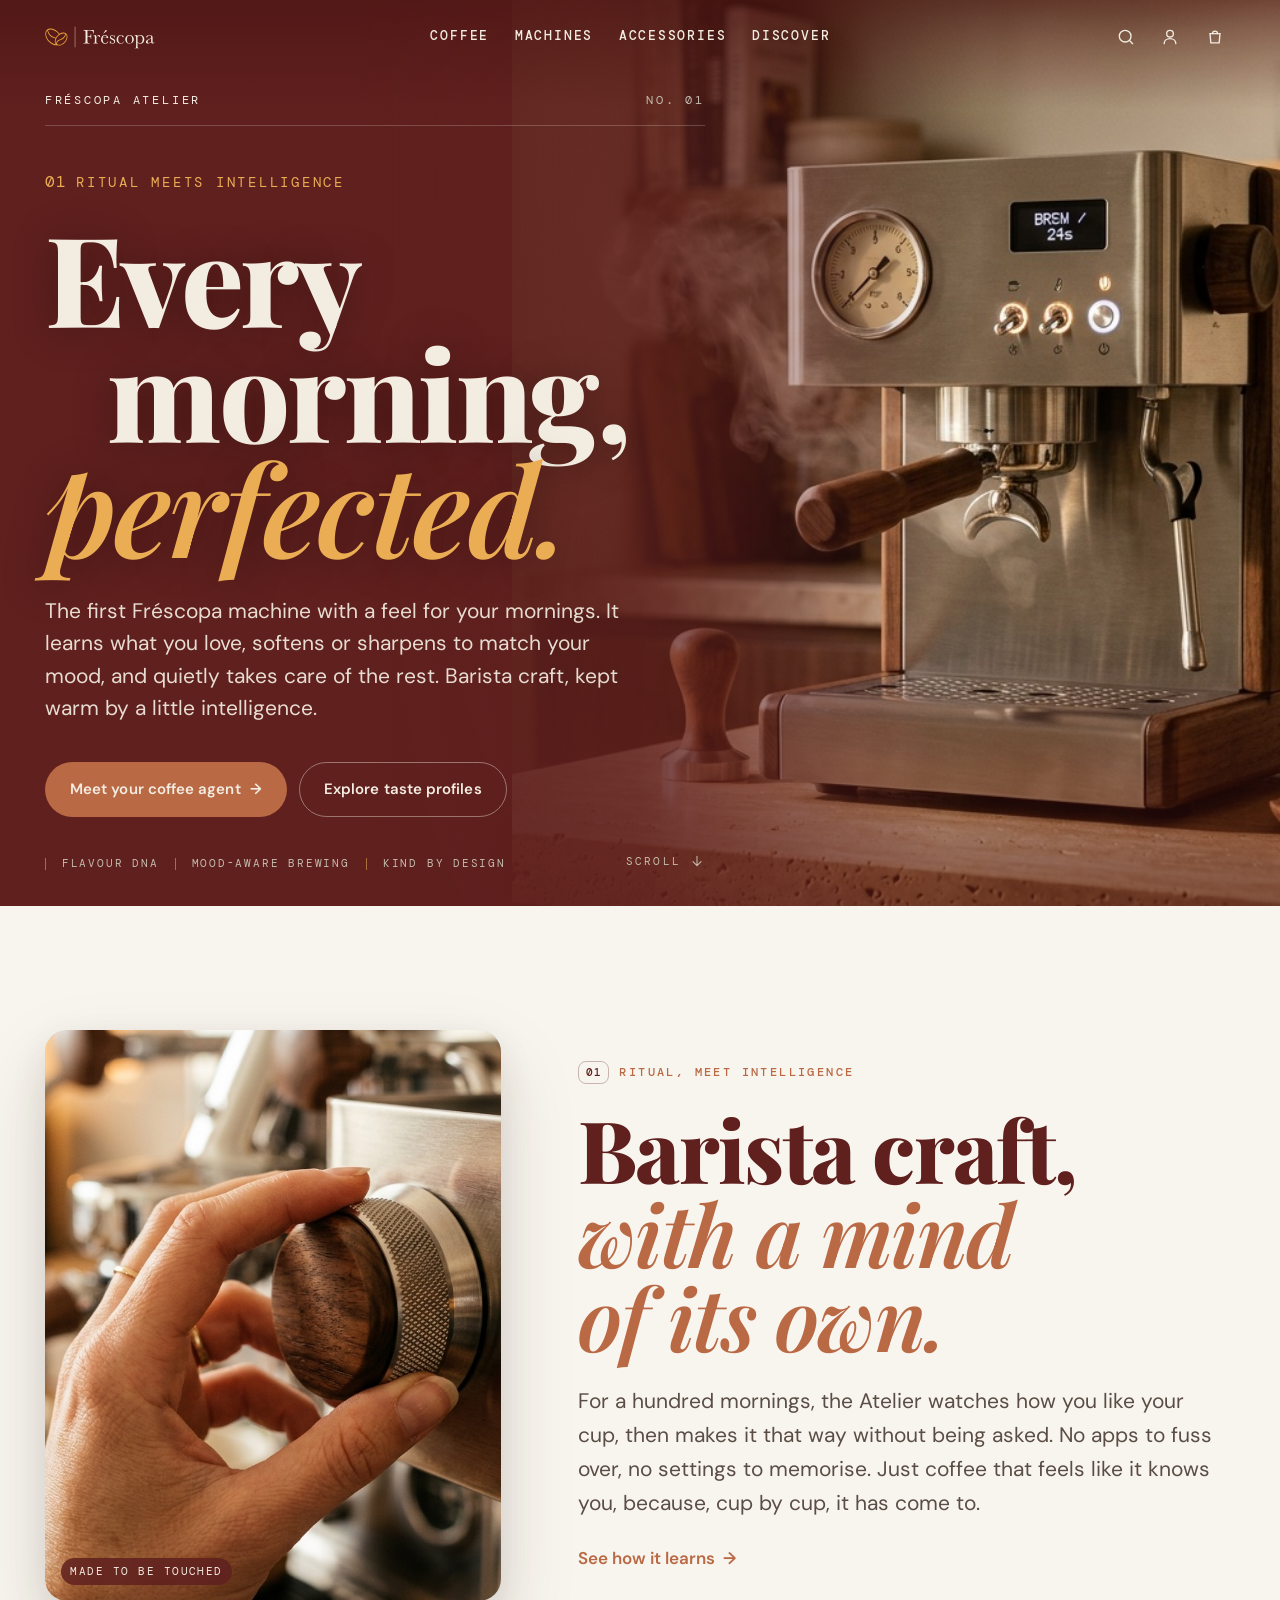
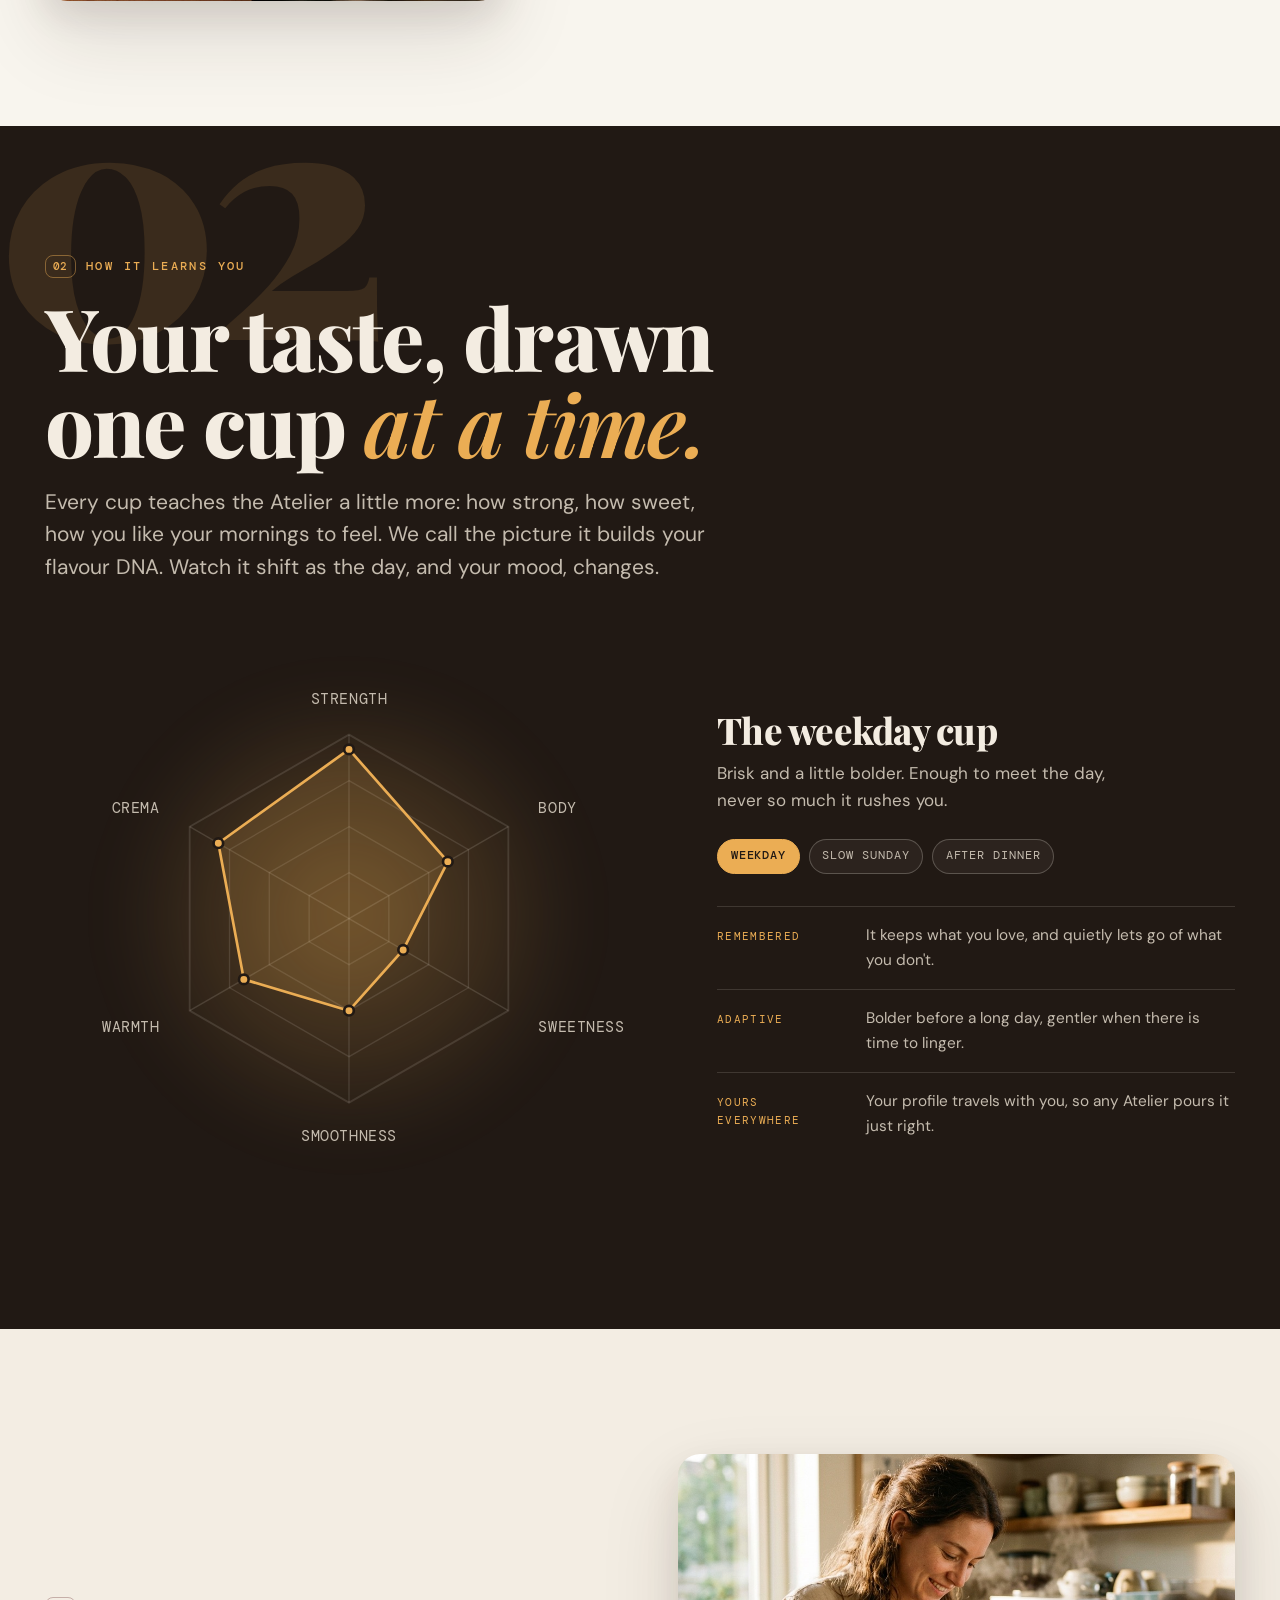
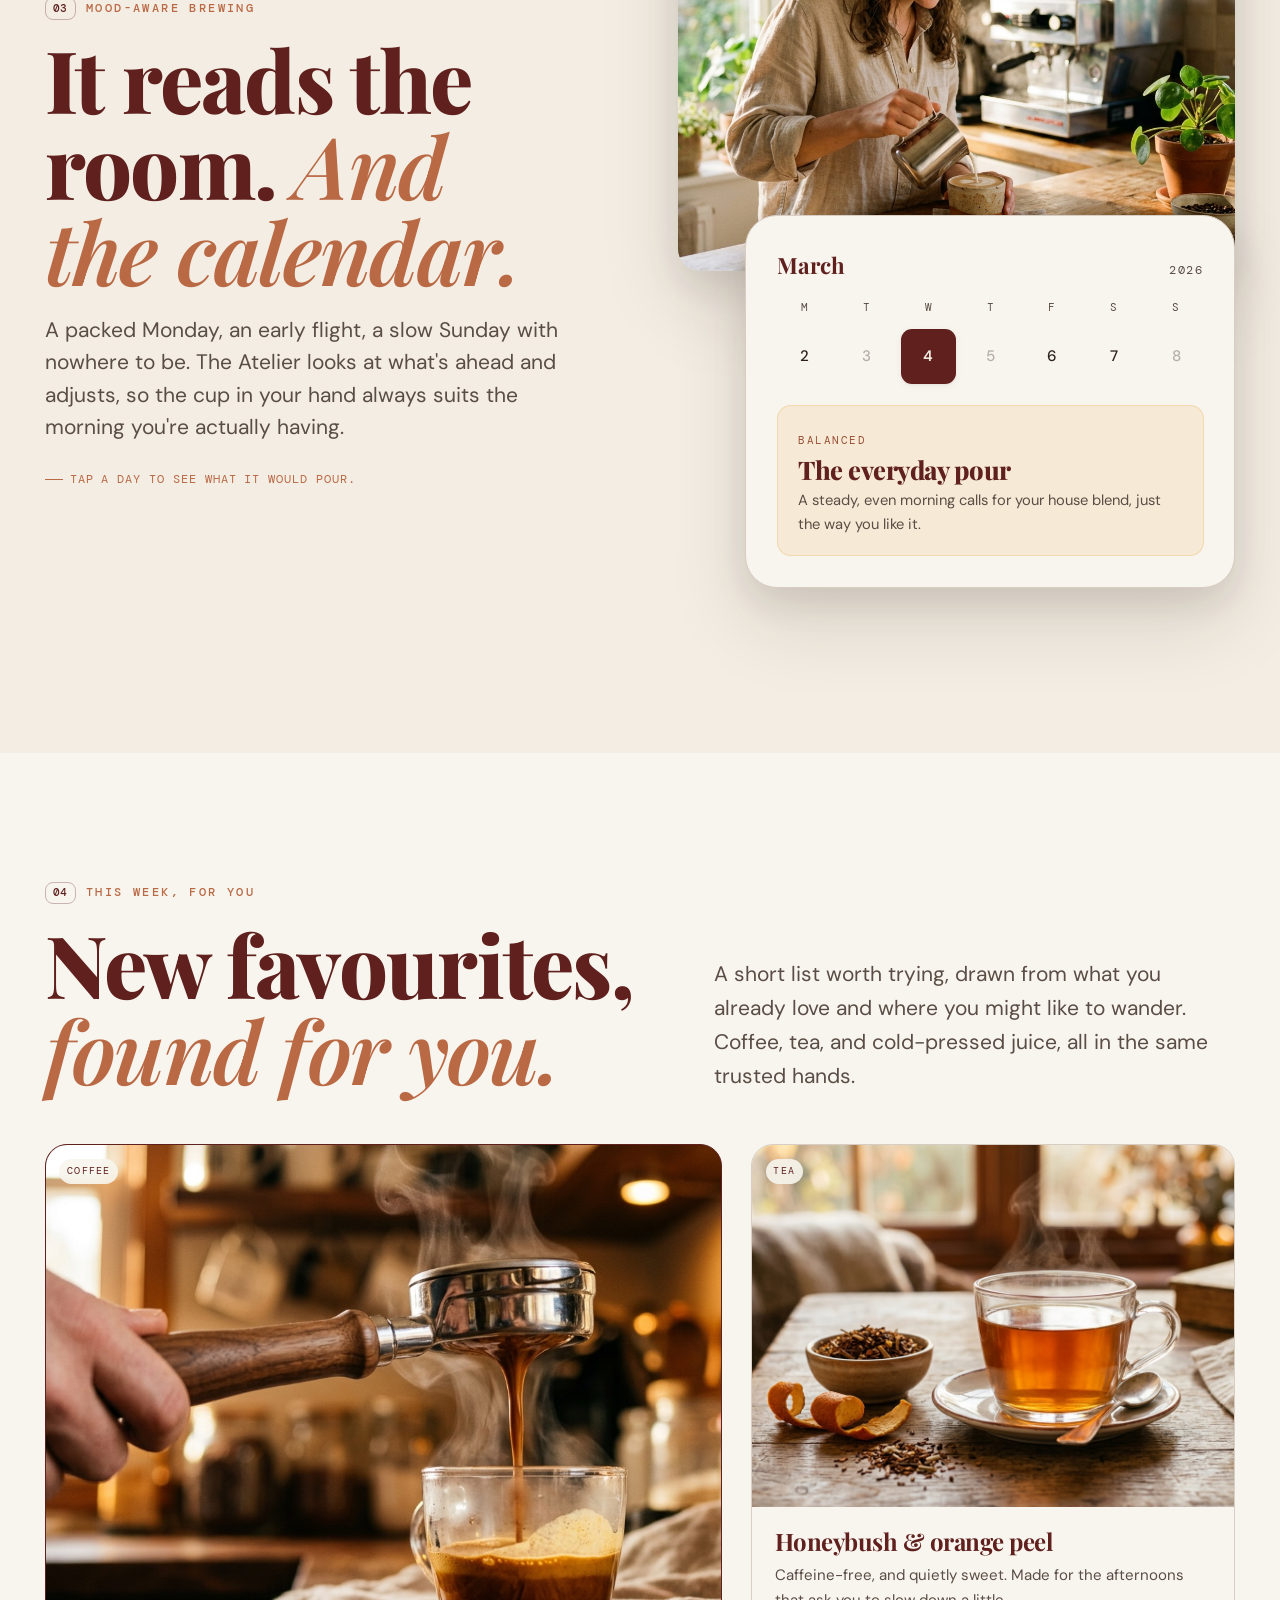
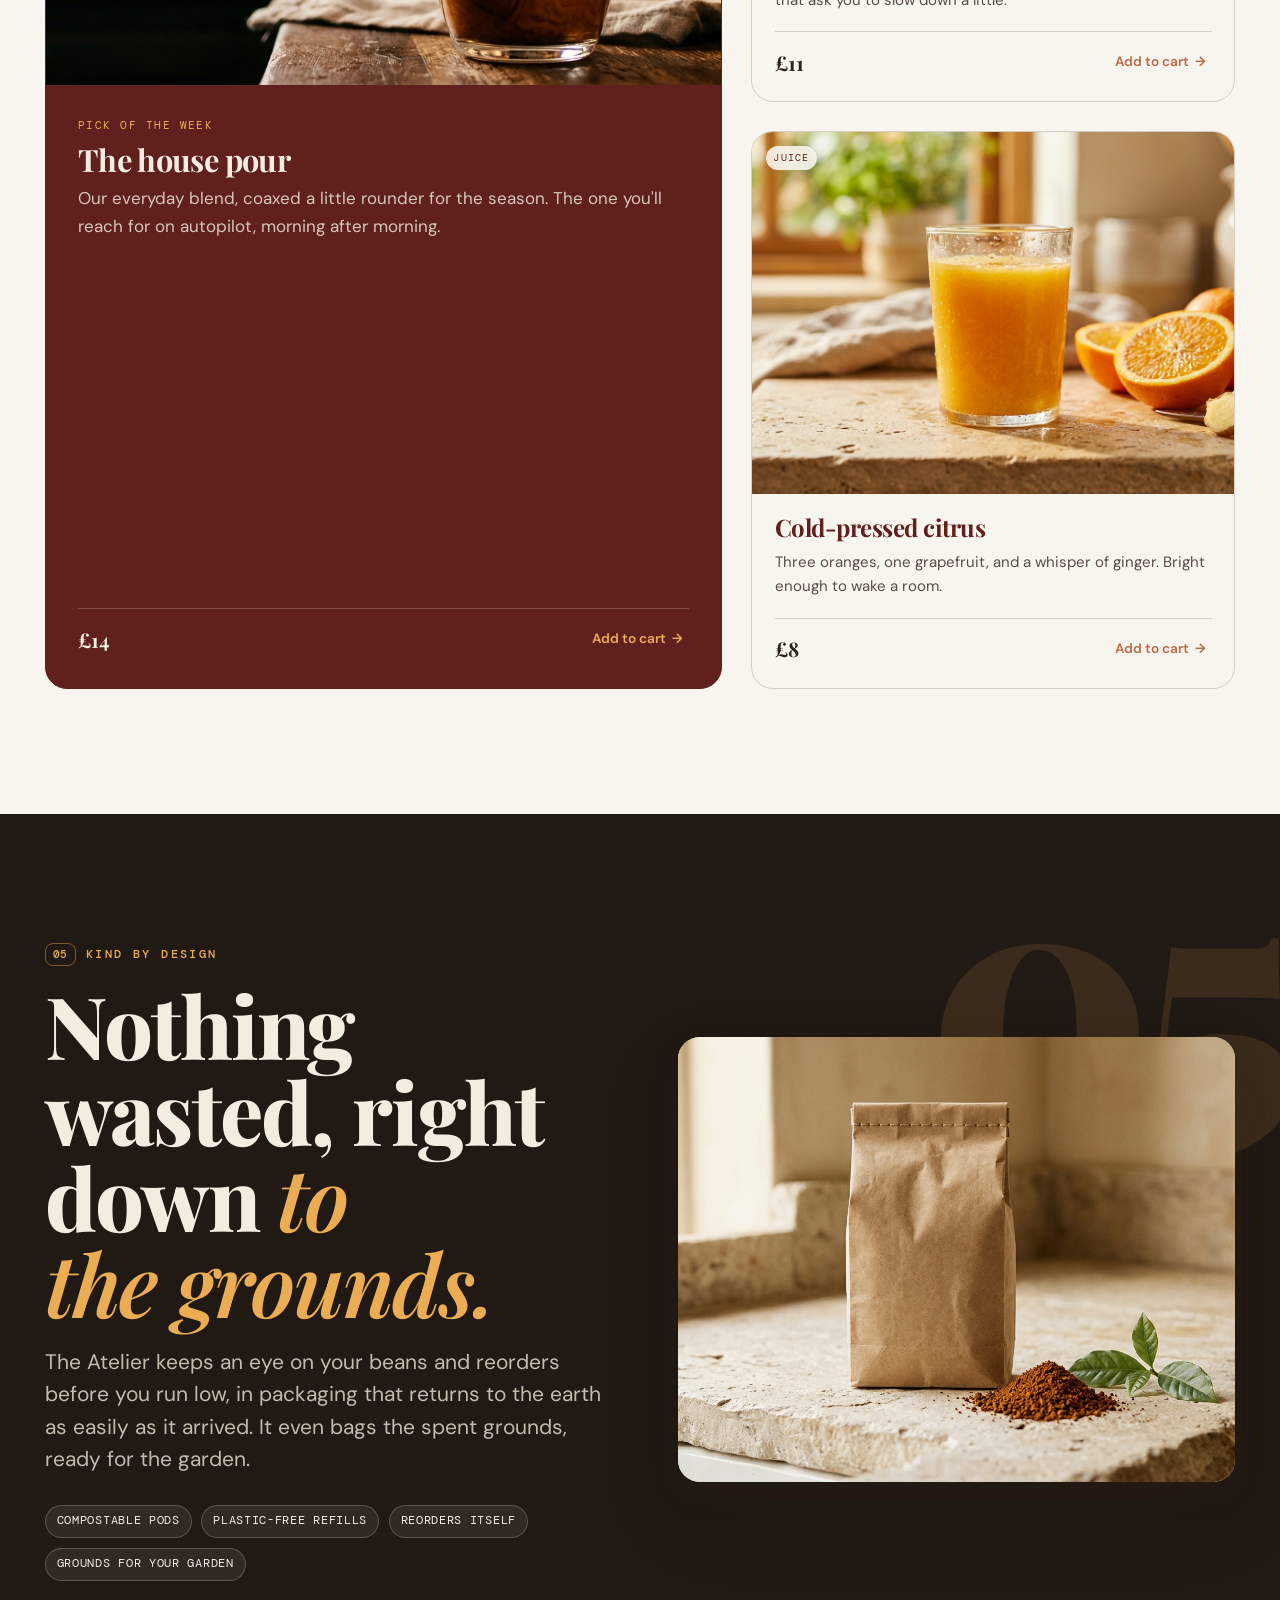
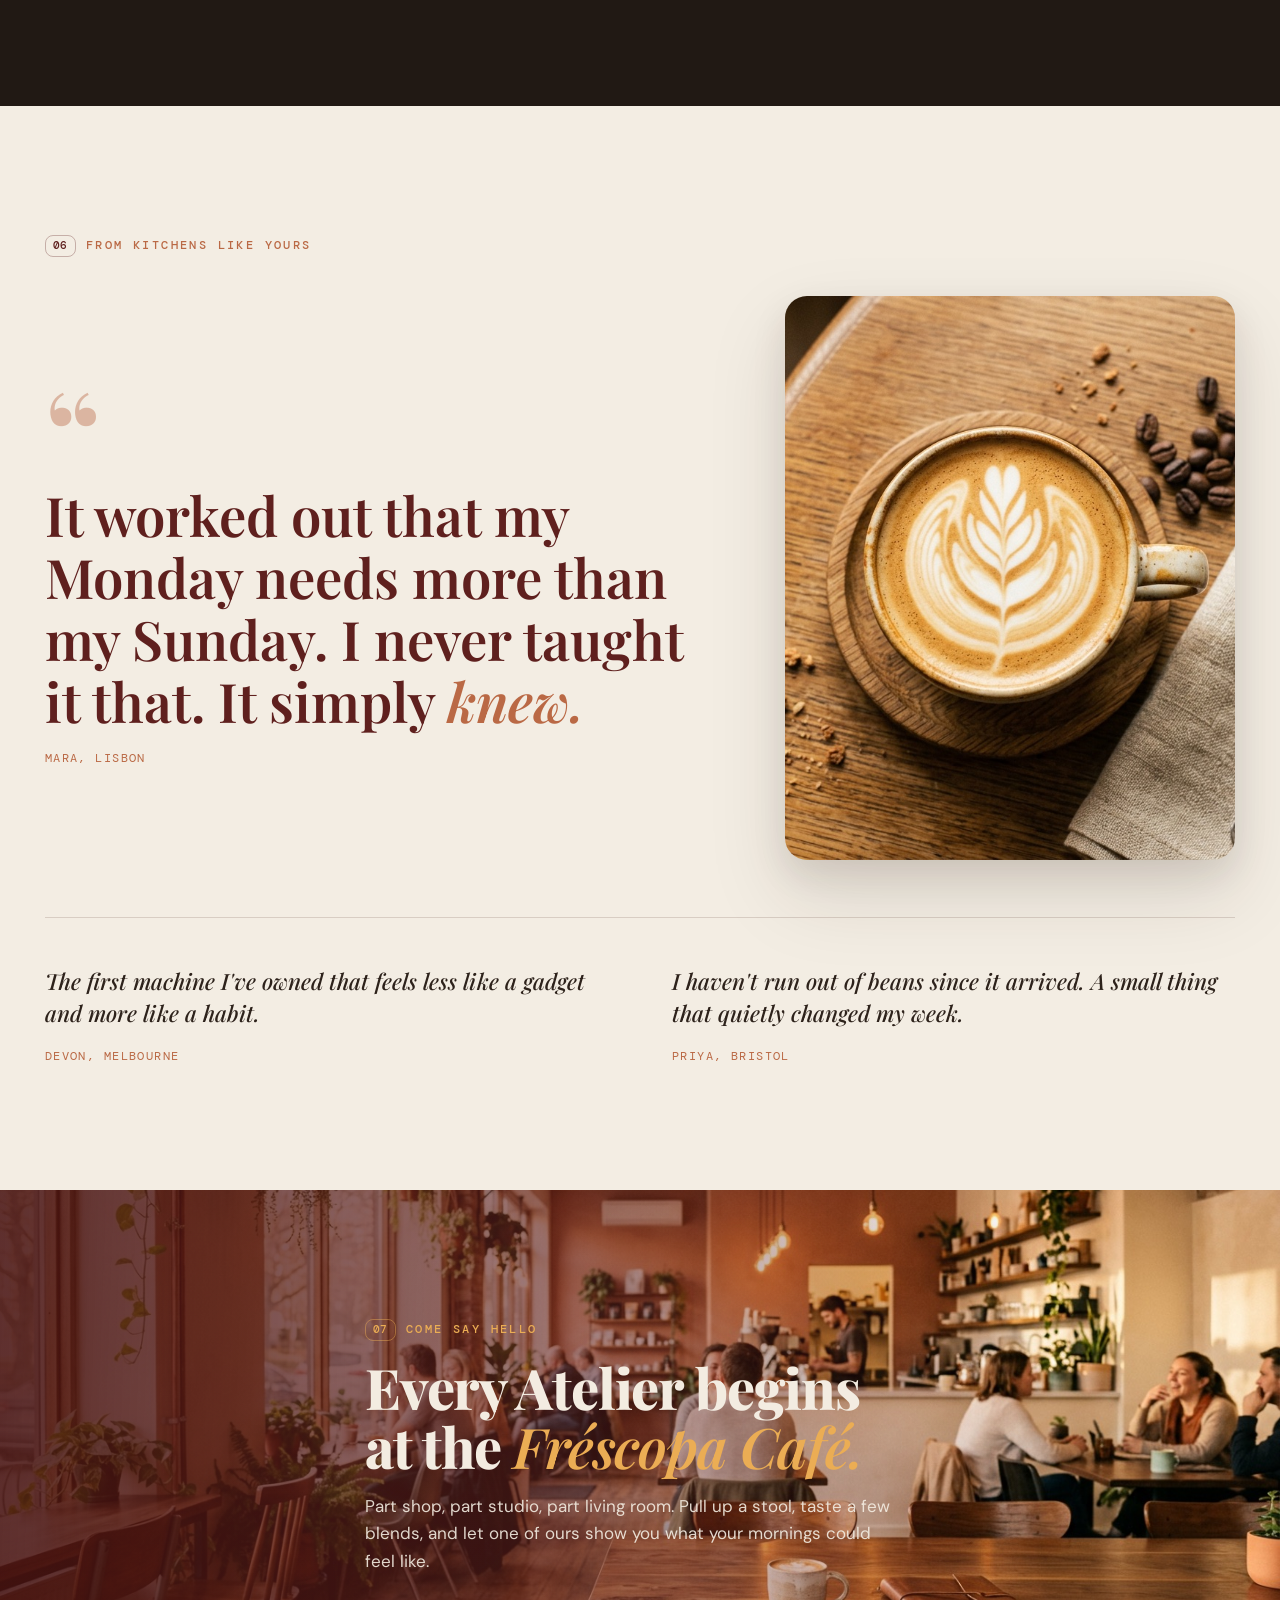
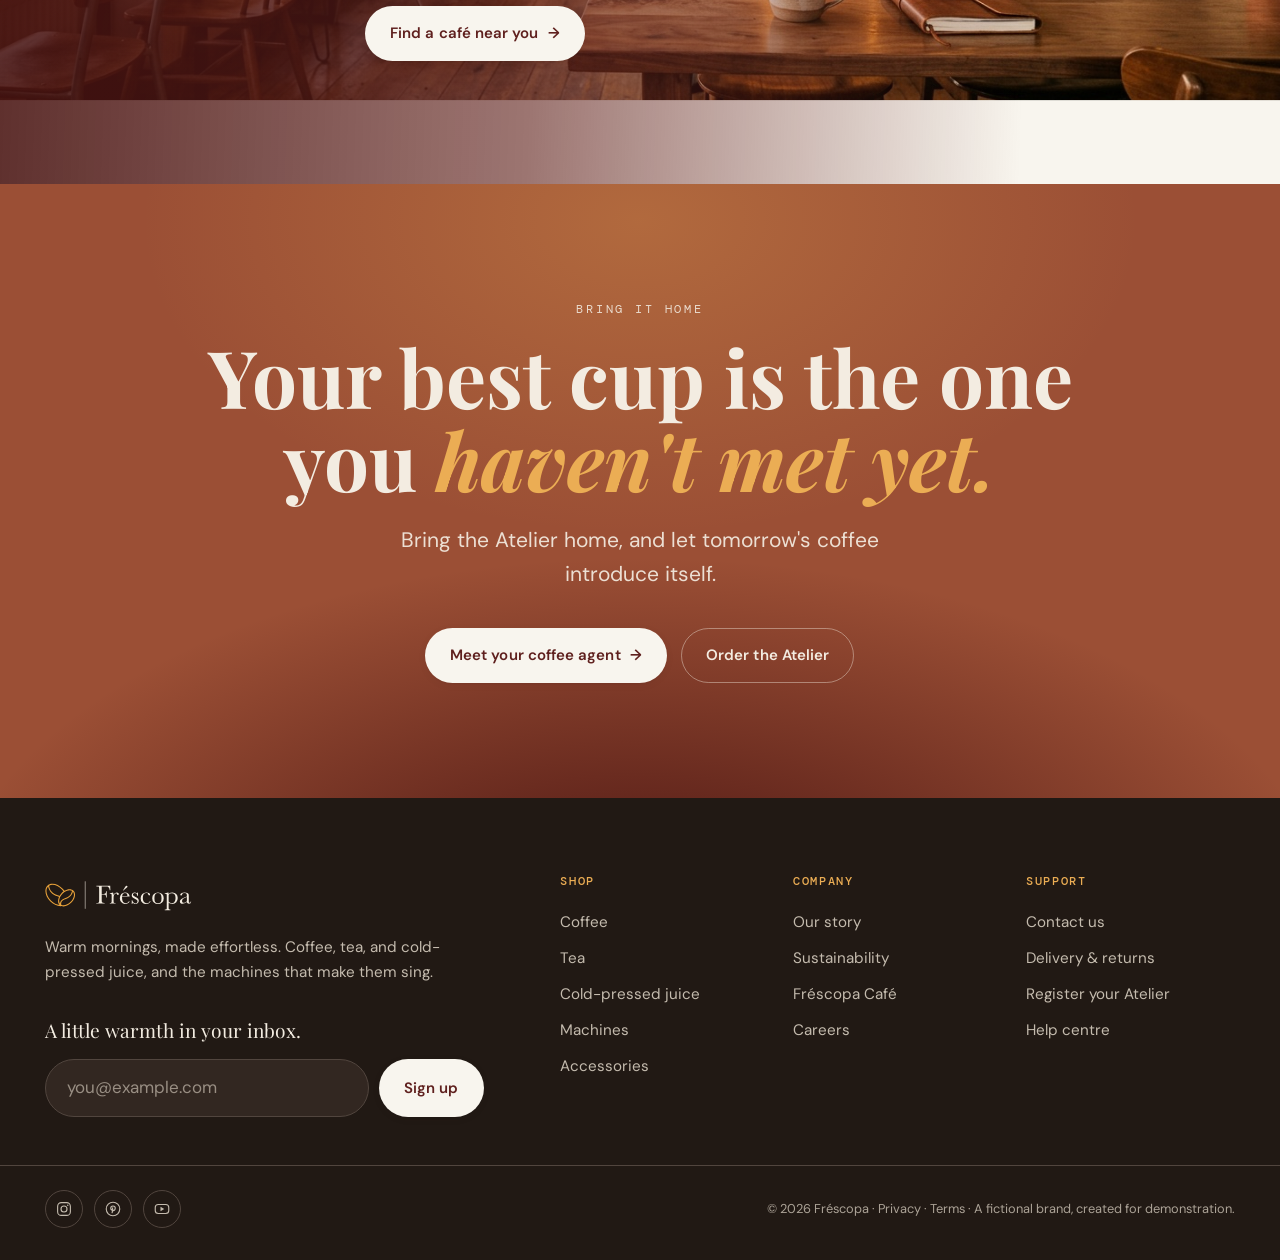
==== directions/03-craft-current/index.html @ 97d54b4e "Fréscopa home page concepts — three directions on one design system Concept prototype for the Frésco" ====
<!DOCTYPE html>
<html lang="en">
<head>
  <meta charset="UTF-8" />
  <meta name="viewport" content="width=device-width, initial-scale=1.0" />
  <title>Fréscopa Atelier — Every morning, perfected.</title>
  <meta name="description" content="The first Fréscopa coffee machine with a feel for your mornings. It learns your taste, matches your mood, and quietly takes care of the rest." />
  <link rel="icon" href="data:image/svg+xml,%3Csvg xmlns='http://www.w3.org/2000/svg' viewBox='0 0 32 32'%3E%3Crect width='32' height='32' rx='7' fill='%235b1c22'/%3E%3Cpath d='M11 9c4 0 8 3 8 8s-4 6-8 6' fill='none' stroke='%23eaa33a' stroke-width='3' stroke-linecap='round'/%3E%3C/svg%3E" />
  <link rel="preconnect" href="https://fonts.googleapis.com" />
  <link rel="preconnect" href="https://fonts.gstatic.com" crossorigin />
  <link href="https://fonts.googleapis.com/css2?family=DM+Mono:ital,wght@0,400;0,500;1,400&family=DM+Sans:ital,opsz,wght@0,9..40,400;0,9..40,500;0,9..40,600;0,9..40,700;1,9..40,400&family=Playfair+Display:ital,wght@0,500;0,600;0,700;0,800;0,900;1,500;1,600&display=swap" rel="stylesheet" />
  <link rel="stylesheet" href="../../shared/tokens.css" />
  <link rel="stylesheet" href="./craft.css" />
  <script defer src="../../shared/flavor-dna.js"></script>
  <script defer src="../../shared/app.js"></script>
</head>
<body class="craft">
  <a class="skip-link" href="#main">Skip to content</a>

  <!-- ============ HEADER ============ -->
  <header class="header" data-header>
    <div class="container container--wide header__inner">
      <a class="header__brand" href="#top" aria-label="Fréscopa home">
        <img class="header__logo" src="../../assets/frescopa-logo-light.svg" alt="Fréscopa" width="150" height="40" />
      </a>

      <nav class="nav" data-nav aria-label="Primary">
        <a href="#learn">Coffee</a>
        <a href="#mood">Machines</a>
        <a href="#feed">Accessories</a>
        <a href="#cafe">Discover</a>
      </nav>

      <div class="header__utils">
        <button class="iconbtn" aria-label="Search">
          <svg viewBox="0 0 24 24" width="20" height="20" fill="none" stroke="currentColor" stroke-width="1.6"><circle cx="11" cy="11" r="7"/><path d="m20 20-3.2-3.2" stroke-linecap="round"/></svg>
        </button>
        <button class="iconbtn" aria-label="Account">
          <svg viewBox="0 0 24 24" width="20" height="20" fill="none" stroke="currentColor" stroke-width="1.6"><circle cx="12" cy="8" r="4"/><path d="M5 20c0-3.6 3.1-6 7-6s7 2.4 7 6" stroke-linecap="round"/></svg>
        </button>
        <button class="iconbtn iconbtn--cart" aria-label="Cart, 0 items">
          <svg viewBox="0 0 24 24" width="20" height="20" fill="none" stroke="currentColor" stroke-width="1.6"><path d="M6 8h12l-1 11H7L6 8Z"/><path d="M9 8a3 3 0 0 1 6 0" stroke-linecap="round"/></svg>
        </button>
        <button class="nav-toggle" data-nav-toggle aria-label="Menu" aria-expanded="false" aria-controls="primary-nav">
          <span></span><span></span>
        </button>
      </div>
    </div>
  </header>

  <main id="main">

    <!-- ============ HERO — MAGAZINE COVER ============ -->
    <section class="hero" id="top">
      <div class="hero__media">
        <img src="../../assets/images/hero-machine.jpg" alt="The Fréscopa Atelier on a sunlit counter, steam curling from a freshly pulled cup." width="1408" height="768" fetchpriority="high" data-parallax="16" />
      </div>
      <div class="hero__scrim" aria-hidden="true"></div>

      <div class="hero__inner">
        <div class="hero__mast">
          <span class="hero__mast-l">Fréscopa Atelier</span>
          <span class="hero__mast-r">No. 01</span>
        </div>

        <div class="hero__text">
          <p class="hero__index"><span class="hero__index-n">01</span> Ritual meets intelligence</p>
          <h1 class="hero__title">
            <span class="hero__title-1">Every</span>
            <span class="hero__title-2">morning,</span>
            <em class="hero__title-3">perfected.</em>
          </h1>
          <p class="hero__lead">The first Fréscopa machine with a feel for your mornings. It learns what you love, softens or sharpens to match your mood, and quietly takes care of the rest. Barista craft, kept warm by a little intelligence.</p>
          <div class="hero__actions">
            <a class="btn btn--terracotta" href="#learn">Meet your coffee agent <span class="arrow" aria-hidden="true">→</span></a>
            <a class="btn btn--ghost btn--on-dark" href="#feed">Explore taste profiles</a>
          </div>
        </div>

        <div class="hero__foot">
          <ul class="hero__coverlines">
            <li>Flavour DNA</li>
            <li>Mood-aware brewing</li>
            <li>Kind by design</li>
          </ul>
          <a class="hero__scroll" href="#intro" aria-label="Scroll to explore">
            <span>Scroll</span>
            <svg viewBox="0 0 24 24" width="16" height="16" fill="none" stroke="currentColor" stroke-width="1.6"><path d="M12 5v14M6 13l6 6 6-6" stroke-linecap="round" stroke-linejoin="round"/></svg>
          </a>
        </div>
      </div>
    </section>

    <!-- ============ 01 · POSITIONING ============ -->
    <section class="intro" id="intro">
      <div class="container container--wide intro__grid">
        <div class="intro__media reveal">
          <figure class="frame frame--tall">
            <img src="../../assets/images/dial-detail.jpg" alt="A close look at the Atelier's warm brass dial, softened by daily use." width="1408" height="768" loading="lazy" />
          </figure>
          <span class="frame__tag">Made to be touched</span>
        </div>

        <div class="intro__copy">
          <p class="kicker reveal"><span class="kicker__n">01</span> Ritual, meet intelligence</p>
          <h2 class="intro__statement reveal" style="--reveal-delay:.06s">Barista craft, <em>with a mind<br />of its own.</em></h2>
          <p class="intro__body reveal" style="--reveal-delay:.12s">For a hundred mornings, the Atelier watches how you like your cup, then makes it that way without being asked. No apps to fuss over, no settings to memorise. Just coffee that feels like it knows you, because, cup by cup, it has come to.</p>
          <a class="link reveal" href="#learn" style="--reveal-delay:.18s">See how it learns <span class="arrow" aria-hidden="true">→</span></a>
        </div>
      </div>
    </section>

    <!-- ============ 02 · FLAVOUR DNA (signature, drenched charcoal) ============ -->
    <section class="learn" id="learn">
      <span class="bignum" aria-hidden="true">02</span>
      <div class="container container--wide">
        <header class="learn__head reveal">
          <p class="kicker kicker--dark"><span class="kicker__n">02</span> How it learns you</p>
          <h2 class="learn__title">Your taste, drawn one cup <em>at a time.</em></h2>
          <p class="lede lede--dark">Every cup teaches the Atelier a little more: how strong, how sweet, how you like your mornings to feel. We call the picture it builds your flavour DNA. Watch it shift as the day, and your mood, changes.</p>
        </header>

        <div class="dna reveal" data-flavor-dna data-default="weekday" data-autocycle style="--reveal-delay:.08s">
          <div class="dna__stage">
            <svg data-dna-svg></svg>
          </div>
          <div class="dna__side">
            <div class="dna__readout">
              <h4 data-flavor-title>The weekday cup</h4>
              <p data-flavor-note></p>
            </div>
            <div class="dna__controls" role="group" aria-label="Choose a taste profile">
              <button data-profile="weekday" class="dna__btn">Weekday</button>
              <button data-profile="sunday" class="dna__btn">Slow Sunday</button>
              <button data-profile="evening" class="dna__btn">After dinner</button>
            </div>
            <ul class="learn__points">
              <li>
                <span class="learn__pt-label">Remembered</span>
                <span class="learn__pt-text">It keeps what you love, and quietly lets go of what you don't.</span>
              </li>
              <li>
                <span class="learn__pt-label">Adaptive</span>
                <span class="learn__pt-text">Bolder before a long day, gentler when there is time to linger.</span>
              </li>
              <li>
                <span class="learn__pt-label">Yours everywhere</span>
                <span class="learn__pt-text">Your profile travels with you, so any Atelier pours it just right.</span>
              </li>
            </ul>
          </div>
        </div>
      </div>
    </section>

    <!-- ============ 03 · MOOD-AWARE BREWING ============ -->
    <section class="mood" id="mood">
      <div class="container container--wide mood__grid">
        <div class="mood__copy reveal">
          <p class="kicker"><span class="kicker__n">03</span> Mood-aware brewing</p>
          <h2 class="mood__title">It reads the room. <em>And the calendar.</em></h2>
          <p class="lede">A packed Monday, an early flight, a slow Sunday with nowhere to be. The Atelier looks at what's ahead and adjusts, so the cup in your hand always suits the morning you're actually having.</p>
          <p class="mood__hint">Tap a day to see what it would pour.</p>
        </div>

        <div class="mood__panel-wrap reveal" style="--reveal-delay:.1s">
          <figure class="frame mood__figure">
            <img src="../../assets/images/ritual-lifestyle.jpg" alt="A slow morning at the kitchen table, two hands wrapped around a warm cup." width="1408" height="768" loading="lazy" />
          </figure>

          <div class="cal-card" data-calendar>
            <div class="cal">
              <div class="cal__head">
                <span class="cal__month">March</span>
                <span class="cal__year">2026</span>
              </div>
              <div class="cal__grid" role="group" aria-label="Days of the week">
                <span class="cal__dow">M</span><span class="cal__dow">T</span><span class="cal__dow">W</span>
                <span class="cal__dow">T</span><span class="cal__dow">F</span><span class="cal__dow">S</span><span class="cal__dow">S</span>
                <button class="cal__day" data-day data-brew-tag="Bolder" data-brew-title="Extra shot, no fuss" data-brew-note="A full day ahead, so a bolder, quicker cup to meet it.">2</button>
                <span class="cal__day cal__day--muted">3</span>
                <button class="cal__day is-active" data-day data-brew-tag="Balanced" data-brew-title="The everyday pour" data-brew-note="A steady, even morning calls for your house blend, just the way you like it.">4</button>
                <span class="cal__day cal__day--muted">5</span>
                <button class="cal__day" data-day data-brew-tag="Bright" data-brew-title="A lighter start" data-brew-note="Something brighter and softer to ease into a shorter week.">6</button>
                <button class="cal__day" data-day data-brew-tag="Gentle" data-brew-title="The lingering cup" data-brew-note="Nowhere to be. Rounder, sweeter, made to be sipped slowly.">7</button>
                <span class="cal__day cal__day--muted">8</span>
              </div>
            </div>
            <div class="brew" data-brew>
              <span class="brew__tag" data-brew-tag>Balanced</span>
              <h4 class="brew__title" data-brew-title>The everyday pour</h4>
              <p class="brew__note" data-brew-note>A steady, even morning calls for your house blend, just the way you like it.</p>
            </div>
          </div>
        </div>
      </div>
    </section>

    <!-- ============ 04 · WEEKLY SUGGESTIONS (editorial arrangement) ============ -->
    <section class="feed" id="feed">
      <div class="container container--wide">
        <div class="feed__head reveal">
          <div class="feed__head-l">
            <p class="kicker"><span class="kicker__n">04</span> This week, for you</p>
            <h2 class="feed__title">New favourites, <em>found for you.</em></h2>
          </div>
          <p class="feed__intro">A short list worth trying, drawn from what you already love and where you might like to wander. Coffee, tea, and cold-pressed juice, all in the same trusted hands.</p>
        </div>

        <div class="feed__grid">
          <article class="card card--feature reveal">
            <div class="card__media">
              <img src="../../assets/images/espresso-pour.jpg" alt="A double shot of espresso pouring into a warm glass." width="1408" height="768" loading="lazy" />
              <span class="card__cat">Coffee</span>
            </div>
            <div class="card__body">
              <p class="card__kicker">Pick of the week</p>
              <h3 class="card__title">The house pour</h3>
              <p class="card__note">Our everyday blend, coaxed a little rounder for the season. The one you'll reach for on autopilot, morning after morning.</p>
              <div class="card__foot">
                <span class="card__price">£14</span>
                <button class="link link--sm link--on-dark">Add to cart <span class="arrow" aria-hidden="true">→</span></button>
              </div>
            </div>
          </article>

          <article class="card reveal" style="--reveal-delay:.1s">
            <div class="card__media">
              <img src="../../assets/images/tea-moment.jpg" alt="A glass of amber tea beside loose leaves in soft afternoon light." width="1408" height="768" loading="lazy" />
              <span class="card__cat">Tea</span>
            </div>
            <div class="card__body">
              <h3 class="card__title">Honeybush &amp; orange peel</h3>
              <p class="card__note">Caffeine-free, and quietly sweet. Made for the afternoons that ask you to slow down a little.</p>
              <div class="card__foot">
                <span class="card__price">£11</span>
                <button class="link link--sm">Add to cart <span class="arrow" aria-hidden="true">→</span></button>
              </div>
            </div>
          </article>

          <article class="card reveal" style="--reveal-delay:.2s">
            <div class="card__media">
              <img src="../../assets/images/citrus-juice.jpg" alt="A glass of cold-pressed citrus, bright with orange and grapefruit." width="1408" height="768" loading="lazy" />
              <span class="card__cat">Juice</span>
            </div>
            <div class="card__body">
              <h3 class="card__title">Cold-pressed citrus</h3>
              <p class="card__note">Three oranges, one grapefruit, and a whisper of ginger. Bright enough to wake a room.</p>
              <div class="card__foot">
                <span class="card__price">£8</span>
                <button class="link link--sm">Add to cart <span class="arrow" aria-hidden="true">→</span></button>
              </div>
            </div>
          </article>
        </div>
      </div>
    </section>

    <!-- ============ 05 · SUSTAINABILITY (drenched charcoal) ============ -->
    <section class="sustain">
      <span class="bignum bignum--right" aria-hidden="true">05</span>
      <div class="container container--wide sustain__grid">
        <div class="sustain__copy reveal">
          <p class="kicker kicker--dark"><span class="kicker__n">05</span> Kind by design</p>
          <h2 class="sustain__title">Nothing wasted, right down <em>to the grounds.</em></h2>
          <p class="lede lede--dark">The Atelier keeps an eye on your beans and reorders before you run low, in packaging that returns to the earth as easily as it arrived. It even bags the spent grounds, ready for the garden.</p>
          <ul class="chips">
            <li>Compostable pods</li>
            <li>Plastic-free refills</li>
            <li>Reorders itself</li>
            <li>Grounds for your garden</li>
          </ul>
        </div>
        <div class="sustain__media reveal" style="--reveal-delay:.1s">
          <figure class="frame">
            <img src="../../assets/images/sustainability.jpg" alt="A compostable kraft coffee bag beside fresh grounds and a sprig of green on pale stone." width="1408" height="768" loading="lazy" />
          </figure>
        </div>
      </div>
    </section>

    <!-- ============ 06 · TESTIMONIALS ============ -->
    <section class="voices">
      <div class="container container--wide">
        <p class="kicker reveal"><span class="kicker__n">06</span> From kitchens like yours</p>
        <div class="voices__grid">
          <blockquote class="voices__lead reveal" style="--reveal-delay:.06s">
            <p>It worked out that my Monday needs more than my Sunday. I never taught it that. It simply <em>knew.</em></p>
            <cite>Mara, Lisbon</cite>
          </blockquote>
          <figure class="frame voices__figure reveal" style="--reveal-delay:.12s">
            <img src="../../assets/images/latte-art.jpg" alt="A flat white with a leaf traced in the foam, resting on a wooden table." width="1408" height="768" loading="lazy" />
          </figure>
        </div>

        <div class="voices__more">
          <blockquote class="voices__item reveal">
            <p>The first machine I've owned that feels less like a gadget and more like a habit.</p>
            <cite>Devon, Melbourne</cite>
          </blockquote>
          <blockquote class="voices__item reveal" style="--reveal-delay:.1s">
            <p>I haven't run out of beans since it arrived. A small thing that quietly changed my week.</p>
            <cite>Priya, Bristol</cite>
          </blockquote>
        </div>
      </div>
    </section>

    <!-- ============ 07 · CAFÉ BAND ============ -->
    <section class="cafe" id="cafe">
      <div class="cafe__media">
        <img src="../../assets/images/cafe-interior.jpg" alt="The warm interior of a Fréscopa Café at golden hour, full of plants and wooden tables." width="1408" height="768" loading="lazy" data-parallax="14" />
        <div class="cafe__scrim" aria-hidden="true"></div>
      </div>
      <div class="container container--wide cafe__inner reveal">
        <p class="kicker kicker--dark"><span class="kicker__n">07</span> Come say hello</p>
        <h2 class="cafe__title">Every Atelier begins at the <em>Fréscopa Café.</em></h2>
        <p class="cafe__body">Part shop, part studio, part living room. Pull up a stool, taste a few blends, and let one of ours show you what your mornings could feel like.</p>
        <a class="btn btn--cream" href="#">Find a café near you <span class="arrow" aria-hidden="true">→</span></a>
      </div>
    </section>

    <!-- ============ CLOSING CTA (drenched terracotta) ============ -->
    <section class="cta">
      <div class="container cta__inner">
        <p class="cta__eyebrow reveal">Bring it home</p>
        <p class="cta__promise reveal" style="--reveal-delay:.06s">Your best cup is the one you <em>haven't met yet.</em></p>
        <p class="cta__sub reveal" style="--reveal-delay:.12s">Bring the Atelier home, and let tomorrow's coffee introduce itself.</p>
        <div class="cta__actions reveal" style="--reveal-delay:.18s">
          <a class="btn btn--cream" href="#">Meet your coffee agent <span class="arrow" aria-hidden="true">→</span></a>
          <a class="btn btn--ghost btn--on-dark" href="#">Order the Atelier</a>
        </div>
      </div>
    </section>
  </main>

  <!-- ============ FOOTER ============ -->
  <footer class="footer">
    <div class="container container--wide footer__inner">
      <div class="footer__brand">
        <img class="footer__logo" src="../../assets/frescopa-logo-light.svg" alt="Fréscopa" width="168" height="45" />
        <p class="footer__tag">Warm mornings, made effortless. Coffee, tea, and cold-pressed juice, and the machines that make them sing.</p>
        <form class="signup" action="#" onsubmit="return false">
          <label class="signup__label" for="email">A little warmth in your inbox.</label>
          <div class="signup__row">
            <input id="email" class="signup__input" type="email" placeholder="you@example.com" autocomplete="email" />
            <button class="btn btn--cream" type="submit">Sign up</button>
          </div>
        </form>
      </div>

      <nav class="footer__cols" aria-label="Footer">
        <div class="footer__col">
          <h3>Shop</h3>
          <a href="#">Coffee</a>
          <a href="#">Tea</a>
          <a href="#">Cold-pressed juice</a>
          <a href="#">Machines</a>
          <a href="#">Accessories</a>
        </div>
        <div class="footer__col">
          <h3>Company</h3>
          <a href="#">Our story</a>
          <a href="#">Sustainability</a>
          <a href="#">Fréscopa Café</a>
          <a href="#">Careers</a>
        </div>
        <div class="footer__col">
          <h3>Support</h3>
          <a href="#">Contact us</a>
          <a href="#">Delivery &amp; returns</a>
          <a href="#">Register your Atelier</a>
          <a href="#">Help centre</a>
        </div>
      </nav>
    </div>

    <div class="container container--wide footer__legal">
      <div class="footer__social">
        <a href="#" aria-label="Instagram"><svg viewBox="0 0 24 24" width="18" height="18" fill="none" stroke="currentColor" stroke-width="1.5"><rect x="3.5" y="3.5" width="17" height="17" rx="5"/><circle cx="12" cy="12" r="4"/><circle cx="17" cy="7" r="1" fill="currentColor" stroke="none"/></svg></a>
        <a href="#" aria-label="Pinterest"><svg viewBox="0 0 24 24" width="18" height="18" fill="none" stroke="currentColor" stroke-width="1.5"><circle cx="12" cy="12" r="9"/><path d="M12 8c-2 0-3 1.4-3 3 0 1 .5 2 1.3 2.4M12 8c1.8 0 3 1.1 3 2.8 0 2-1.2 3.4-2.8 3.4-.8 0-1.4-.5-1.2-1.3l.6-2.4M10.8 17l1-4" stroke-linecap="round"/></svg></a>
        <a href="#" aria-label="YouTube"><svg viewBox="0 0 24 24" width="18" height="18" fill="none" stroke="currentColor" stroke-width="1.5"><rect x="3" y="6" width="18" height="12" rx="4"/><path d="m10 9 5 3-5 3V9Z" fill="currentColor" stroke="none"/></svg></a>
      </div>
      <p class="footer__meta">© <span data-year>2026</span> Fréscopa · Privacy · Terms · A fictional brand, created for demonstration.</p>
    </div>
  </footer>
</body>
</html>
---- shared/tokens.css ----
/* ============================================================
   FRÉSCOPA — Design System  (shared foundation)
   One system, three expressions. Warm, crafted, intelligent.
   Colours in OKLCH; neutrals tinted toward the brand hue.
   Grounded in the real brand palette:
     Burgundy #58181d · Amber #eaa33a · Terracotta · Cream · Charcoal
   ============================================================ */

:root {
  color-scheme: light;

  /* ---------- Brand colour ---------- */
  --burgundy:        oklch(0.34 0.093 25);    /* ~#5b1c22  brand core, headlines, logo   */
  --burgundy-deep:   oklch(0.275 0.082 26);   /* ~#431217  pressed / deep fills          */
  --terracotta:      oklch(0.605 0.116 44);   /* ~#b7613e  B2C lead accent               */
  --terracotta-deep: oklch(0.515 0.108 40);   /* ~#96482a  hover                         */
  --amber:           oklch(0.79 0.128 74);    /* ~#eaa33a  the beans — detail, never body*/
  --amber-soft:      oklch(0.865 0.083 80);   /* ~#f4cd93  glow / wash                   */
  --teal:            oklch(0.55 0.05 205);    /* ~#3f787f  B2B nod, used sparingly       */

  /* ---------- Warm neutrals ---------- */
  --paper:      oklch(0.970 0.010 82);   /* ~#f8f2e8  page canvas          */
  --paper-2:    oklch(0.948 0.015 78);   /* ~#f1e8d8  raised panel         */
  --paper-3:    oklch(0.918 0.020 74);   /* ~#e7d9c3  deeper sand          */
  --sand:       oklch(0.884 0.025 71);   /* ~#dccbb0  strongest light tone */
  --line:       oklch(0.855 0.018 68);   /* ~#d3c6b2  hairline on light    */
  --ink:        oklch(0.262 0.021 52);   /* ~#2f271f  body text            */
  --ink-soft:   oklch(0.430 0.022 52);   /* ~#5b4f42  secondary text       */
  --charcoal:   oklch(0.222 0.016 52);   /* ~#241d17  dark section canvas  */
  --charcoal-2: oklch(0.282 0.020 50);   /* ~#312820  dark raised panel    */
  --line-dark:  oklch(0.400 0.020 55);   /* hairline on dark               */
  --cream:      oklch(0.945 0.016 80);   /* ~#f1e9db  text on dark         */
  --cream-soft: oklch(0.795 0.021 78);   /* ~#c8bba6  secondary on dark    */

  /* ---------- Semantic ---------- */
  --bg: var(--paper);
  --fg: var(--ink);
  --accent: var(--terracotta);
  --focus: var(--terracotta);

  /* ---------- Type families ---------- */
  --font-display: "Playfair Display", Georgia, "Times New Roman", serif;
  --font-body: "DM Sans", system-ui, -apple-system, sans-serif;
  --font-mono: "DM Mono", ui-monospace, "SFMono-Regular", monospace;

  /* ---------- Type scale (fluid, ratio ~1.28) ---------- */
  --fs-eyebrow: 0.75rem;
  --fs-sm:      0.9375rem;
  --fs-body:    1.0625rem;
  --fs-body-lg: clamp(1.125rem, 0.98rem + 0.5vw, 1.3125rem);
  --fs-h4:      clamp(1.25rem, 1.08rem + 0.7vw, 1.6rem);
  --fs-h3:      clamp(1.6rem, 1.25rem + 1.4vw, 2.3rem);
  --fs-h2:      clamp(2.1rem, 1.45rem + 2.6vw, 3.5rem);
  --fs-h1:      clamp(2.9rem, 1.7rem + 4.6vw, 5.4rem);
  --fs-display: clamp(3.4rem, 1.1rem + 8.4vw, 8rem);

  --lh-tight: 1.03;
  --lh-snug:  1.15;
  --lh-body:  1.62;

  --tracking-eyebrow: 0.2em;
  --tracking-tight: -0.02em;

  /* ---------- Spacing ---------- */
  --space-3xs: 0.25rem;
  --space-2xs: 0.5rem;
  --space-xs:  0.75rem;
  --space-sm:  1rem;
  --space-md:  1.5rem;
  --space-lg:  2.5rem;
  --space-xl:  4rem;
  --space-2xl: 6rem;
  --section-y: clamp(4.5rem, 3rem + 6vw, 9.5rem);

  /* ---------- Layout ---------- */
  --content:        1120px;
  --content-wide:   1320px;
  --content-narrow: 760px;
  --gutter: clamp(1.25rem, 0.4rem + 3vw, 3rem);

  /* ---------- Radius ---------- */
  --r-sm:   8px;
  --r-md:   14px;
  --r-lg:   22px;
  --r-xl:   32px;
  --r-pill: 999px;

  /* ---------- Elevation (warm, soft) ---------- */
  --shadow-sm: 0 1px 2px oklch(0.3 0.03 50 / 0.06), 0 2px 8px oklch(0.3 0.03 50 / 0.05);
  --shadow-md: 0 4px 14px oklch(0.3 0.03 50 / 0.07), 0 14px 34px oklch(0.3 0.03 50 / 0.08);
  --shadow-lg: 0 14px 34px oklch(0.26 0.03 50 / 0.10), 0 34px 80px oklch(0.26 0.03 50 / 0.13);

  /* ---------- Motion ---------- */
  --ease-quint: cubic-bezier(0.22, 1, 0.36, 1);
  --ease-expo:  cubic-bezier(0.16, 1, 0.3, 1);
  --dur-1: 0.35s;
  --dur-2: 0.6s;
  --dur-3: 0.9s;
}

/* ============================================================
   Reset & base
   ============================================================ */
*, *::before, *::after { box-sizing: border-box; }
* { margin: 0; }

html { -webkit-text-size-adjust: 100%; }

body {
  font-family: var(--font-body);
  font-size: var(--fs-body);
  line-height: var(--lh-body);
  font-weight: 400;
  color: var(--fg);
  background: var(--bg);
  -webkit-font-smoothing: antialiased;
  text-rendering: optimizeLegibility;
  font-feature-settings: "kern" 1;
  overflow-x: hidden;
}

h1, h2, h3, h4 {
  font-family: var(--font-display);
  font-weight: 800;
  line-height: var(--lh-snug);
  letter-spacing: var(--tracking-tight);
  color: var(--burgundy);
  text-wrap: balance;
}

p { text-wrap: pretty; }

img, svg, video { display: block; max-width: 100%; }
img { height: auto; }

a { color: inherit; text-decoration: none; }

button, input, textarea, select { font: inherit; color: inherit; }
button { background: none; border: none; cursor: pointer; }

::selection { background: var(--amber-soft); color: var(--burgundy-deep); }

:focus-visible {
  outline: 2px solid var(--focus);
  outline-offset: 3px;
  border-radius: 3px;
}

/* ============================================================
   Shared primitives
   ============================================================ */
.container {
  width: 100%;
  max-width: var(--content);
  margin-inline: auto;
  padding-inline: var(--gutter);
}
.container--wide   { max-width: var(--content-wide); }
.container--narrow { max-width: var(--content-narrow); }

/* Eyebrow / kicker label */
.eyebrow {
  font-family: var(--font-mono);
  font-size: var(--fs-eyebrow);
  font-weight: 500;
  letter-spacing: var(--tracking-eyebrow);
  text-transform: uppercase;
  color: var(--terracotta);
  display: inline-flex;
  align-items: center;
  gap: 0.7em;
}
.eyebrow::before {
  content: "";
  width: 1.6em;
  height: 1px;
  background: currentColor;
  opacity: 0.5;
}
.eyebrow--plain::before { display: none; }

/* Italic brand promise */
.promise { font-style: italic; font-weight: 500; }

/* Buttons */
.btn {
  --_bg: var(--burgundy);
  --_fg: var(--cream);
  display: inline-flex;
  align-items: center;
  gap: 0.6em;
  padding: 0.95em 1.6em;
  font-family: var(--font-body);
  font-size: var(--fs-sm);
  font-weight: 600;
  letter-spacing: 0.005em;
  color: var(--_fg);
  background: var(--_bg);
  border: 1px solid transparent;
  border-radius: var(--r-pill);
  transition: transform var(--dur-1) var(--ease-quint),
              background-color var(--dur-1) var(--ease-quint),
              box-shadow var(--dur-1) var(--ease-quint),
              color var(--dur-1) var(--ease-quint);
  will-change: transform;
}
.btn .arrow { transition: transform var(--dur-1) var(--ease-quint); }
.btn:hover { transform: translateY(-2px); box-shadow: var(--shadow-md); }
.btn:hover .arrow { transform: translateX(3px); }
.btn:active { transform: translateY(0); }

.btn--primary { --_bg: var(--burgundy); --_fg: var(--cream); }
.btn--primary:hover { --_bg: var(--burgundy-deep); }

.btn--terracotta { --_bg: var(--terracotta); --_fg: var(--cream); }
.btn--terracotta:hover { --_bg: var(--terracotta-deep); }

.btn--cream { --_bg: var(--paper); --_fg: var(--burgundy); box-shadow: var(--shadow-sm); }
.btn--cream:hover { --_bg: #fff; }

.btn--ghost {
  --_fg: currentColor;
  background: transparent;
  border-color: color-mix(in oklch, currentColor 32%, transparent);
}
.btn--ghost:hover {
  background: color-mix(in oklch, currentColor 8%, transparent);
  box-shadow: none;
  transform: translateY(-2px);
  border-color: color-mix(in oklch, currentColor 55%, transparent);
}

/* Text link with animated underline */
.link {
  color: var(--terracotta);
  font-weight: 600;
  display: inline-flex;
  align-items: center;
  gap: 0.45em;
  background-image: linear-gradient(currentColor, currentColor);
  background-size: 0% 1.5px;
  background-position: 0 100%;
  background-repeat: no-repeat;
  transition: background-size var(--dur-2) var(--ease-quint);
  padding-bottom: 2px;
}
.link:hover { background-size: 100% 1.5px; }
.link .arrow { transition: transform var(--dur-1) var(--ease-quint); }
.link:hover .arrow { transform: translateX(3px); }

/* Hairline */
.rule { height: 1px; background: var(--line); border: 0; }

/* ============================================================
   Scroll reveal
   ============================================================ */
.reveal {
  opacity: 0;
  transform: translateY(22px);
  transition: opacity var(--dur-3) var(--ease-expo),
              transform var(--dur-3) var(--ease-expo);
  transition-delay: var(--reveal-delay, 0s);
}
.reveal.is-in { opacity: 1; transform: none; }

/* ============================================================
   Accessibility
   ============================================================ */
.sr-only {
  position: absolute; width: 1px; height: 1px;
  padding: 0; margin: -1px; overflow: hidden;
  clip: rect(0 0 0 0); white-space: nowrap; border: 0;
}
.skip-link {
  position: absolute; left: 1rem; top: -3rem;
  background: var(--burgundy); color: var(--cream);
  padding: 0.6rem 1rem; border-radius: var(--r-sm); z-index: 200;
  transition: top var(--dur-1) var(--ease-quint);
}
.skip-link:focus { top: 1rem; }

@media (prefers-reduced-motion: reduce) {
  *, *::before, *::after {
    animation-duration: 0.001ms !important;
    animation-iteration-count: 1 !important;
    transition-duration: 0.001ms !important;
    scroll-behavior: auto !important;
  }
  .reveal { opacity: 1; transform: none; }
}
---- directions/03-craft-current/craft.css ----
/* ============================================================
   DIRECTION 3 — "Craft & Current"
   Bold, art-directed, magazine-cover. Committed, drenched colour:
   a burgundy cover, two charcoal sections, a terracotta close.
   Oversized Playfair, mono folios, amber as the vivid accent.
   Warm throughout: burgundy, terracotta, amber, charcoal only.
   All styles scoped under .craft.
   ============================================================ */

html { scroll-behavior: smooth; }
.craft section[id] { scroll-margin-top: 84px; }
.craft { background: var(--paper); }
.craft main > section { position: relative; }

/* Section rhythm — deliberate light / drenched alternation */
.craft .intro   { background: var(--paper); }
.craft .learn   { background: var(--charcoal); color: var(--cream); overflow: hidden; }
.craft .mood    { background: var(--paper-2); }
.craft .feed    { background: var(--paper); }
.craft .sustain { background: var(--charcoal); color: var(--cream); overflow: hidden; }
.craft .voices  { background: var(--paper-2); }

.craft .intro, .craft .learn, .craft .mood,
.craft .feed, .craft .sustain, .craft .voices { padding-block: var(--section-y); }

.craft .learn .container,
.craft .sustain .container { position: relative; z-index: 1; }

/* Focus stays visible on drenched grounds */
.craft .hero :focus-visible, .craft .learn :focus-visible,
.craft .sustain :focus-visible, .craft .cafe :focus-visible,
.craft .cta :focus-visible, .craft .footer :focus-visible,
.craft .card--feature :focus-visible { outline-color: var(--amber); }

/* ============================================================
   Shared building blocks for this direction
   ============================================================ */

/* Numbered folio kicker */
.craft .kicker {
  display: inline-flex; align-items: center; gap: 0.85em;
  font-family: var(--font-mono); font-size: var(--fs-eyebrow);
  font-weight: 500; letter-spacing: var(--tracking-eyebrow);
  text-transform: uppercase; color: var(--terracotta);
}
.craft .kicker__n {
  font-size: 0.95em; font-weight: 500; line-height: 1;
  color: var(--burgundy); letter-spacing: 0.06em;
  padding: 0.4em 0.6em; border-radius: var(--r-sm);
  border: 1px solid color-mix(in oklch, var(--burgundy) 30%, transparent);
}
.craft .kicker--dark { color: var(--amber); }
.craft .kicker--dark .kicker__n {
  color: var(--amber);
  border-color: color-mix(in oklch, var(--amber) 45%, transparent);
}

/* Lede paragraph */
.craft .lede {
  color: var(--ink-soft); font-size: var(--fs-body-lg);
  margin-top: 1.2rem; max-width: 48ch; line-height: 1.55;
}
.craft .lede--dark { color: var(--cream-soft); }

/* Image frame */
.craft .frame {
  position: relative; overflow: hidden;
  border-radius: var(--r-lg); box-shadow: var(--shadow-lg);
  background: var(--paper-3);
}
.craft .frame img { width: 100%; height: 100%; object-fit: cover; }
.craft .frame--tall { aspect-ratio: 4 / 5; }

/* Oversized ghost folio numeral */
.craft .bignum {
  position: absolute; z-index: 0; top: -0.12em; left: calc(var(--gutter) * -0.1);
  font-family: var(--font-display); font-weight: 900; line-height: 0.7;
  font-size: clamp(8rem, 26vw, 23rem); letter-spacing: -0.04em;
  color: color-mix(in oklch, var(--amber) 12%, transparent);
  pointer-events: none; user-select: none;
}
.craft .bignum--right { left: auto; right: calc(var(--gutter) * -0.2); top: 6%; }

/* Ghost buttons on drenched grounds */
.craft .btn--on-dark { color: var(--cream); border-color: color-mix(in oklch, var(--cream) 42%, transparent); }
.craft .btn--on-dark:hover { background: color-mix(in oklch, var(--cream) 12%, transparent); border-color: var(--cream); }

/* ============================================================
   Header — a committed burgundy masthead
   ============================================================ */
.craft .header {
  position: fixed; inset: 0 0 auto 0; z-index: 100; color: var(--cream);
  transition: transform var(--dur-2) var(--ease-quint),
              background-color var(--dur-2) var(--ease-quint),
              box-shadow var(--dur-2) var(--ease-quint);
}
.craft .header__inner {
  display: flex; align-items: center; justify-content: space-between;
  gap: 1.5rem; padding-block: 1.05rem;
}
.craft .header.is-scrolled {
  background: color-mix(in oklch, var(--burgundy) 90%, transparent);
  -webkit-backdrop-filter: blur(12px); backdrop-filter: blur(12px);
  box-shadow: 0 1px 0 color-mix(in oklch, var(--amber) 24%, transparent), var(--shadow-md);
}
.craft .header.is-hidden { transform: translateY(-100%); }
.craft .header__brand { display: block; line-height: 0; }
.craft .header__logo { height: 30px; width: auto; }

.craft .nav { display: flex; align-items: center; gap: clamp(1.1rem, 2vw, 2.2rem); }
.craft .nav a {
  font-family: var(--font-mono); font-size: 0.8rem; font-weight: 500;
  letter-spacing: 0.14em; text-transform: uppercase; color: var(--cream);
  position: relative; padding: 0.3rem 0;
}
.craft .nav a::after {
  content: ""; position: absolute; left: 0; bottom: -1px; height: 1.5px; width: 0;
  background: var(--amber); transition: width var(--dur-2) var(--ease-quint);
}
.craft .nav a:hover { color: var(--amber); }
.craft .nav a:hover::after { width: 100%; }

.craft .header__utils { display: flex; align-items: center; gap: 0.3rem; }
.craft .iconbtn {
  display: inline-grid; place-items: center; width: 40px; height: 40px;
  border-radius: 50%; color: var(--cream);
  transition: background-color var(--dur-1) var(--ease-quint), color var(--dur-1);
}
.craft .iconbtn:hover { background: color-mix(in oklch, var(--cream) 14%, transparent); color: var(--amber); }

.craft .nav-toggle { display: none; width: 42px; height: 42px; border-radius: 50%; position: relative; color: var(--cream); }
.craft .nav-toggle span {
  position: absolute; left: 11px; width: 20px; height: 1.8px; background: currentColor;
  border-radius: 2px; transition: transform var(--dur-1) var(--ease-quint), opacity var(--dur-1);
}
.craft .nav-toggle span:first-child { top: 17px; }
.craft .nav-toggle span:last-child { top: 24px; }
.craft .nav-toggle[aria-expanded="true"] span:first-child { transform: translateY(3.5px) rotate(45deg); }
.craft .nav-toggle[aria-expanded="true"] span:last-child { transform: translateY(-3.5px) rotate(-45deg); }

/* ============================================================
   Hero — the cover
   ============================================================ */
.craft .hero {
  position: relative; overflow: hidden; isolation: isolate;
  background: var(--burgundy);
}
.craft .hero::before {
  content: ""; position: absolute; inset: 0; z-index: 0; pointer-events: none;
  background:
    radial-gradient(70% 60% at 6% 16%, color-mix(in oklch, var(--amber) 16%, transparent), transparent 60%),
    radial-gradient(90% 90% at 108% 108%, var(--burgundy-deep), transparent 55%);
}
.craft .hero__media { position: absolute; z-index: 1; inset: 0 0 0 auto; width: 60%; }
.craft .hero__media img {
  position: absolute; top: -4%; left: 0; width: 100%; height: 108%;
  object-fit: cover; object-position: 62% 42%;
}
.craft .hero__scrim {
  position: absolute; z-index: 2; inset: 0; pointer-events: none;
  background:
    linear-gradient(180deg, color-mix(in oklch, var(--burgundy-deep) 55%, transparent), transparent 12%),
    linear-gradient(90deg, var(--burgundy) 0%, var(--burgundy) 28%,
      color-mix(in oklch, var(--burgundy) 80%, transparent) 50%,
      color-mix(in oklch, var(--burgundy) 26%, transparent) 66%, transparent 74%),
    linear-gradient(0deg, color-mix(in oklch, var(--burgundy-deep) 62%, transparent), transparent 30%);
}
.craft .hero__inner {
  position: relative; z-index: 3;
  min-height: min(100vh, 980px);
  max-width: var(--content-wide); margin-inline: auto; padding-inline: var(--gutter);
  display: grid; grid-template-rows: auto 1fr auto;
  padding-block: clamp(5.75rem, 10vh, 8rem) clamp(1.6rem, 4vh, 2.6rem);
  color: var(--cream);
}
.craft .hero__mast, .craft .hero__text, .craft .hero__foot { max-width: min(660px, 100%); }

.craft .hero__mast {
  align-self: start;
  display: flex; align-items: center; justify-content: space-between; gap: 1rem;
  font-family: var(--font-mono); font-size: 0.72rem; letter-spacing: 0.24em;
  text-transform: uppercase; color: var(--cream-soft);
  padding-bottom: 0.9rem; margin-bottom: 0.4rem;
  border-bottom: 1px solid color-mix(in oklch, var(--cream) 22%, transparent);
}
.craft .hero__mast-l { color: var(--cream); }

.craft .hero__text { align-self: center; padding-block: clamp(1.4rem, 4vh, 3rem); }
.craft .hero__index {
  display: inline-flex; align-items: center; gap: 0.7em;
  font-family: var(--font-mono); font-size: clamp(0.75rem, 0.7rem + 0.2vw, 0.86rem);
  letter-spacing: 0.2em; text-transform: uppercase; color: var(--amber);
  margin-bottom: clamp(0.9rem, 2.5vw, 1.5rem);
}
.craft .hero__index-n { font-size: 1.15em; letter-spacing: 0.05em; }
.craft .hero__title {
  font-family: var(--font-display); color: var(--cream); font-weight: 800;
  font-size: var(--fs-display); line-height: 0.92; letter-spacing: -0.02em;
  text-shadow: 0 2px 40px oklch(0.12 0.02 30 / 0.35);
}
.craft .hero__title > * { display: block; }
.craft .hero__title-2 { padding-left: 0.5em; }
.craft .hero__title-3 { font-style: italic; font-weight: 600; color: var(--amber); }
.craft .hero__lead {
  color: var(--cream); opacity: 0.92; font-size: var(--fs-body-lg);
  max-width: 42ch; margin-top: clamp(1.2rem, 2.5vw, 1.9rem); line-height: 1.55;
}
.craft .hero__actions { display: flex; flex-wrap: wrap; gap: 0.8rem; margin-top: clamp(1.6rem, 3vw, 2.3rem); }

.craft .hero__foot { align-self: end; display: flex; align-items: flex-end; justify-content: space-between; gap: 1.5rem; }
.craft .hero__coverlines {
  list-style: none; padding: 0; margin: 0;
  display: flex; flex-wrap: wrap; gap: 0.6rem 1rem;
  font-family: var(--font-mono); font-size: 0.7rem; letter-spacing: 0.16em;
  text-transform: uppercase; color: var(--cream-soft);
}
.craft .hero__coverlines li { padding-left: 1rem; border-left: 1px solid color-mix(in oklch, var(--amber) 55%, transparent); line-height: 1; }
.craft .hero__scroll {
  display: inline-flex; align-items: center; gap: 0.5rem; white-space: nowrap;
  font-family: var(--font-mono); font-size: 0.66rem; letter-spacing: 0.2em;
  text-transform: uppercase; color: var(--cream-soft);
  transition: color var(--dur-1) var(--ease-quint);
}
.craft .hero__scroll:hover { color: var(--amber); }
.craft .hero__scroll svg { animation: craft-nudge 2.4s var(--ease-quint) infinite; }
@keyframes craft-nudge { 0%, 100% { transform: translateY(0); } 50% { transform: translateY(4px); } }

/* ============================================================
   01 · Positioning
   ============================================================ */
.craft .intro__grid {
  display: grid; grid-template-columns: 0.82fr 1.18fr;
  gap: clamp(2rem, 6vw, 5rem); align-items: center;
}
.craft .intro__media { position: relative; }
.craft .frame__tag {
  position: absolute; left: 1rem; bottom: 1rem; z-index: 2;
  font-family: var(--font-mono); font-size: 0.66rem; letter-spacing: 0.14em;
  text-transform: uppercase; color: var(--cream);
  background: color-mix(in oklch, var(--burgundy) 84%, transparent);
  -webkit-backdrop-filter: blur(4px); backdrop-filter: blur(4px);
  padding: 0.5em 0.9em; border-radius: var(--r-pill);
}
.craft .intro__statement {
  font-family: var(--font-display); font-size: var(--fs-h1); font-weight: 800;
  line-height: 0.98; letter-spacing: -0.02em; color: var(--burgundy); margin-top: 1.4rem;
}
.craft .intro__statement em { font-style: italic; font-weight: 600; color: var(--terracotta); }
.craft .intro__body { color: var(--ink-soft); font-size: var(--fs-body-lg); max-width: 46ch; margin-top: 1.5rem; }
.craft .intro__copy .link { margin-top: 1.6rem; }

/* ============================================================
   02 · Flavour DNA — signature, glowing on charcoal
   ============================================================ */
.craft .learn__head { max-width: 60ch; margin-bottom: clamp(2.4rem, 5vw, 3.8rem); }
.craft .learn__title {
  color: var(--cream); font-family: var(--font-display); font-size: var(--fs-h1);
  line-height: 1; letter-spacing: -0.02em; margin-top: 1rem;
}
.craft .learn__title em { font-style: italic; font-weight: 600; color: var(--amber); }

.craft .dna {
  --dna-grid: color-mix(in oklch, var(--cream) 12%, transparent);
  --dna-axis: color-mix(in oklch, var(--cream) 14%, transparent);
  --dna-label: var(--cream-soft);
  --dna-fill: color-mix(in oklch, var(--amber) 16%, transparent);
  --dna-stroke: var(--amber);
  --dna-dot: var(--amber);
  --dna-dot-ring: var(--charcoal);
  position: relative; z-index: 1;
  display: grid; grid-template-columns: 1.08fr 0.92fr;
  gap: clamp(2rem, 5vw, 4.5rem); align-items: center;
}
.craft .dna__stage { position: relative; display: grid; place-items: center; }
.craft .dna__stage::before {
  content: ""; position: absolute; inset: 8%; z-index: 0; border-radius: 50%;
  background: radial-gradient(circle at 50% 48%, color-mix(in oklch, var(--amber) 30%, transparent), transparent 66%);
  filter: blur(26px); pointer-events: none;
}
.craft .dna svg { position: relative; z-index: 1; width: 100%; max-width: 560px; height: auto; margin-inline: auto; }
.craft .dna text.dna-label { font-family: var(--font-mono); font-size: 11px; text-transform: uppercase; letter-spacing: 0.04em; }

.craft .dna__readout { min-height: 5.6rem; }
.craft .dna__readout h4 { font-family: var(--font-display); font-size: var(--fs-h3); color: var(--cream); }
.craft .dna__readout p { color: var(--cream-soft); font-size: var(--fs-body); max-width: 34ch; margin-top: 0.5rem; }
.craft .dna__controls { display: flex; flex-wrap: wrap; gap: 0.55rem; margin-top: 1.5rem; }
.craft .dna__btn {
  font-family: var(--font-mono); font-size: 0.72rem; letter-spacing: 0.08em; text-transform: uppercase;
  padding: 0.65em 1.1em; border-radius: var(--r-pill); color: var(--cream-soft);
  border: 1px solid color-mix(in oklch, var(--cream) 24%, transparent);
  background: color-mix(in oklch, var(--cream) 5%, transparent);
  transition: color var(--dur-1) var(--ease-quint), background-color var(--dur-1), border-color var(--dur-1);
}
.craft .dna__btn:hover { color: var(--amber); border-color: color-mix(in oklch, var(--amber) 60%, transparent); }
.craft .dna__btn.is-active { background: var(--amber); color: var(--charcoal); border-color: var(--amber); font-weight: 500; }

.craft .learn__points { list-style: none; padding: 0; margin: 2rem 0 0; display: grid; gap: 1rem; }
.craft .learn__points li {
  display: grid; grid-template-columns: minmax(110px, 0.36fr) 1fr; gap: 1rem; align-items: baseline;
  padding-top: 1rem; border-top: 1px solid color-mix(in oklch, var(--cream) 14%, transparent);
}
.craft .learn__pt-label { font-family: var(--font-mono); font-size: 0.7rem; letter-spacing: 0.12em; text-transform: uppercase; color: var(--amber); }
.craft .learn__pt-text { color: var(--cream-soft); font-size: 0.96rem; }

/* ============================================================
   03 · Mood-aware brewing
   ============================================================ */
.craft .mood__grid { display: grid; grid-template-columns: 1fr 1fr; gap: clamp(2rem, 6vw, 5rem); align-items: center; }
.craft .mood__title { font-family: var(--font-display); font-size: var(--fs-h1); color: var(--burgundy); line-height: 1; letter-spacing: -0.02em; margin-top: 1rem; }
.craft .mood__title em { font-style: italic; font-weight: 600; color: var(--terracotta); }
.craft .mood__hint {
  display: inline-flex; align-items: center; gap: 0.6em; margin-top: 1.6rem;
  font-family: var(--font-mono); font-size: 0.74rem; letter-spacing: 0.08em;
  text-transform: uppercase; color: var(--terracotta);
}
.craft .mood__hint::before { content: ""; width: 1.5em; height: 1px; background: currentColor; }

.craft .mood__panel-wrap { position: relative; }
.craft .mood__figure { aspect-ratio: 4 / 3; }
.craft .cal-card {
  position: relative; z-index: 2; background: var(--paper);
  border: 1px solid var(--line); border-radius: var(--r-xl);
  box-shadow: var(--shadow-lg); padding: clamp(1.3rem, 3vw, 1.9rem);
}
.craft .cal__head { display: flex; align-items: baseline; justify-content: space-between; margin-bottom: 1rem; }
.craft .cal__month { font-family: var(--font-display); font-size: 1.4rem; font-weight: 700; color: var(--burgundy); }
.craft .cal__year { font-family: var(--font-mono); font-size: 0.76rem; letter-spacing: 0.14em; color: var(--ink-soft); }
.craft .cal__grid { display: grid; grid-template-columns: repeat(7, 1fr); gap: 0.4rem; text-align: center; }
.craft .cal__dow { font-family: var(--font-mono); font-size: 0.66rem; text-transform: uppercase; letter-spacing: 0.04em; color: var(--ink-soft); padding-bottom: 0.4rem; }
.craft .cal__day { aspect-ratio: 1; display: grid; place-items: center; border-radius: 11px; font-size: 0.95rem; font-weight: 500; color: var(--ink); border: 1px solid transparent; }
.craft button.cal__day { cursor: pointer; transition: background-color var(--dur-1) var(--ease-quint), color var(--dur-1), transform var(--dur-1); }
.craft button.cal__day:hover { background: var(--paper-3); transform: translateY(-1px); }
.craft .cal__day--muted { color: color-mix(in oklch, var(--ink) 30%, var(--paper)); }
.craft .cal__day.is-active { background: var(--burgundy); color: var(--cream); font-weight: 600; box-shadow: var(--shadow-sm); }

.craft .brew {
  margin-top: 1.3rem; border-radius: var(--r-md); padding: 1.15rem 1.3rem;
  background: color-mix(in oklch, var(--amber) 16%, var(--paper));
  border: 1px solid color-mix(in oklch, var(--amber) 30%, transparent);
}
.craft .brew__tag { display: inline-block; font-family: var(--font-mono); font-size: 0.66rem; text-transform: uppercase; letter-spacing: 0.14em; color: var(--terracotta-deep); margin-bottom: 0.4rem; }
.craft .brew__title { font-family: var(--font-display); font-size: var(--fs-h4); color: var(--burgundy); }
.craft .brew__note { color: var(--ink-soft); font-size: 0.92rem; margin-top: 0.3rem; }

/* ============================================================
   04 · Weekly suggestions — editorial arrangement
   ============================================================ */
.craft .feed__head {
  display: grid; grid-template-columns: 1.1fr 0.9fr; gap: 2rem; align-items: end;
  margin-bottom: clamp(2.2rem, 4vw, 3.2rem);
}
.craft .feed__title { font-family: var(--font-display); font-size: var(--fs-h1); color: var(--burgundy); line-height: 1; letter-spacing: -0.02em; margin-top: 1rem; }
.craft .feed__title em { font-style: italic; font-weight: 600; color: var(--terracotta); }
.craft .feed__intro { color: var(--ink-soft); font-size: var(--fs-body-lg); max-width: 42ch; }

.craft .feed__grid { display: grid; grid-template-columns: 1.4fr 1fr; gap: clamp(1.2rem, 2.4vw, 1.8rem); }
.craft .card--feature { grid-column: 1; grid-row: 1 / span 2; }

.craft .card {
  background: var(--paper); border: 1px solid var(--line); border-radius: var(--r-lg);
  overflow: hidden; display: flex; flex-direction: column;
  transition: transform var(--dur-2) var(--ease-quint), box-shadow var(--dur-2) var(--ease-quint);
}
.craft .card:hover { transform: translateY(-5px); box-shadow: var(--shadow-lg); }
.craft .card__media { position: relative; overflow: hidden; aspect-ratio: 4 / 3; }
.craft .card__media img { width: 100%; height: 100%; object-fit: cover; transition: transform 0.8s var(--ease-quint); }
.craft .card:hover .card__media img { transform: scale(1.06); }
.craft .card__cat {
  position: absolute; top: 0.85rem; left: 0.85rem;
  font-family: var(--font-mono); font-size: 0.64rem; text-transform: uppercase; letter-spacing: 0.12em;
  background: color-mix(in oklch, var(--paper) 90%, transparent);
  -webkit-backdrop-filter: blur(6px); backdrop-filter: blur(6px);
  color: var(--burgundy); padding: 0.4em 0.75em; border-radius: var(--r-pill);
}
.craft .card__body { padding: 1.3rem 1.4rem 1.4rem; display: flex; flex-direction: column; gap: 0.5rem; flex: 1; }
.craft .card__title { font-family: var(--font-display); font-size: 1.5rem; color: var(--burgundy); font-weight: 700; }
.craft .card__note { color: var(--ink-soft); font-size: 0.94rem; flex: 1; }
.craft .card__foot { display: flex; align-items: center; justify-content: space-between; margin-top: 0.7rem; padding-top: 0.9rem; border-top: 1px solid var(--line); }
.craft .card__price { font-family: var(--font-display); font-size: 1.25rem; font-weight: 700; color: var(--ink); }
.craft .link--sm { font-size: 0.85rem; }

/* Featured tile — drenched burgundy for internal contrast */
.craft .card--feature { background: var(--burgundy); border-color: var(--burgundy); color: var(--cream); }
.craft .card--feature .card__media { aspect-ratio: auto; flex: 1; min-height: 250px; }
.craft .card--feature .card__body { padding: clamp(1.4rem, 2.5vw, 2rem); }
.craft .card--feature .card__kicker { font-family: var(--font-mono); font-size: 0.66rem; letter-spacing: 0.14em; text-transform: uppercase; color: var(--amber); }
.craft .card--feature .card__title { color: var(--cream); font-size: clamp(1.7rem, 2.4vw, 2.3rem); }
.craft .card--feature .card__note { color: color-mix(in oklch, var(--cream) 82%, transparent); font-size: var(--fs-body); }
.craft .card--feature .card__foot { border-top-color: color-mix(in oklch, var(--cream) 22%, transparent); }
.craft .card--feature .card__price { color: var(--cream); }
.craft .card--feature .card__cat { color: var(--burgundy); }
.craft .link--on-dark { color: var(--amber); }

/* ============================================================
   05 · Sustainability — charcoal
   ============================================================ */
.craft .sustain__grid { display: grid; grid-template-columns: 1fr 1fr; gap: clamp(2rem, 6vw, 5rem); align-items: center; }
.craft .sustain__title { color: var(--cream); font-family: var(--font-display); font-size: var(--fs-h1); line-height: 1; letter-spacing: -0.02em; margin-top: 1rem; }
.craft .sustain__title em { font-style: italic; font-weight: 600; color: var(--amber); }
.craft .sustain .frame { aspect-ratio: 5 / 4; }
.craft .chips { list-style: none; padding: 0; margin: 1.8rem 0 0; display: flex; flex-wrap: wrap; gap: 0.6rem; }
.craft .chips li {
  font-family: var(--font-mono); font-size: 0.72rem; text-transform: uppercase; letter-spacing: 0.06em;
  color: var(--cream); padding: 0.55em 0.95em; border-radius: var(--r-pill);
  background: color-mix(in oklch, var(--cream) 8%, transparent);
  border: 1px solid color-mix(in oklch, var(--cream) 22%, transparent);
}

/* ============================================================
   06 · Testimonials — a confident pull-quote
   ============================================================ */
.craft .voices__grid { display: grid; grid-template-columns: 1.5fr 1fr; gap: clamp(2rem, 5vw, 4rem); align-items: center; margin-top: clamp(1.6rem, 3vw, 2.4rem); }
.craft .voices__lead { position: relative; }
.craft .voices__lead::before {
  content: "\201C"; display: block; font-family: var(--font-display); font-weight: 700;
  font-size: clamp(4rem, 10vw, 7.5rem); line-height: 0.7; margin-bottom: 0.1em;
  color: color-mix(in oklch, var(--terracotta) 42%, transparent);
}
.craft .voices__lead p { font-family: var(--font-display); font-weight: 600; font-size: clamp(1.9rem, 1.2rem + 2.8vw, 3.4rem); line-height: 1.14; color: var(--burgundy); }
.craft .voices__lead em { font-style: italic; color: var(--terracotta); }
.craft .voices__lead cite, .craft .voices__item cite { display: block; margin-top: 1.1rem; font-family: var(--font-mono); font-size: 0.74rem; letter-spacing: 0.12em; text-transform: uppercase; color: var(--terracotta); font-style: normal; }
.craft .voices__figure { aspect-ratio: 4 / 5; }
.craft .voices__more { display: grid; grid-template-columns: 1fr 1fr; gap: clamp(2rem, 5vw, 4rem); margin-top: clamp(2.4rem, 5vw, 3.6rem); padding-top: clamp(2rem, 4vw, 3rem); border-top: 1px solid var(--line); }
.craft .voices__item p { font-family: var(--font-display); font-style: italic; font-weight: 500; font-size: 1.4rem; line-height: 1.4; color: var(--ink); }

/* ============================================================
   07 · Café band
   ============================================================ */
.craft .cafe { position: relative; min-height: 66vh; display: flex; align-items: center; overflow: hidden; }
.craft .cafe__media { position: absolute; inset: 0; z-index: 0; }
.craft .cafe__media img { position: absolute; top: -5%; left: 0; width: 100%; height: 110%; object-fit: cover; object-position: center 52%; }
.craft .cafe__scrim {
  position: absolute; inset: 0;
  background: linear-gradient(92deg,
    color-mix(in oklch, var(--burgundy-deep) 88%, transparent) 0%,
    color-mix(in oklch, var(--burgundy) 60%, transparent) 42%, transparent 80%);
}
.craft .cafe__inner { position: relative; z-index: 1; max-width: 640px; color: var(--cream); padding-block: clamp(3.5rem, 7vw, 5.5rem); }
.craft .cafe__title { color: var(--cream); font-family: var(--font-display); font-size: var(--fs-h2); line-height: 1.05; margin-top: 1rem; }
.craft .cafe__title em { font-style: italic; font-weight: 600; color: var(--amber); }
.craft .cafe__body { color: color-mix(in oklch, var(--cream) 90%, transparent); margin: 1.1rem 0 1.9rem; max-width: 46ch; }

/* ============================================================
   Closing CTA — drenched terracotta
   ============================================================ */
.craft .cta { position: relative; isolation: isolate; overflow: hidden; text-align: center; color: var(--cream); background: var(--terracotta-deep); padding-block: clamp(5rem, 9vw, 9.5rem); }
.craft .cta::before {
  content: ""; position: absolute; inset: 0; z-index: -1; pointer-events: none;
  background:
    radial-gradient(65% 85% at 50% 6%, color-mix(in oklch, var(--amber) 28%, transparent), transparent 60%),
    radial-gradient(80% 90% at 50% 122%, var(--burgundy-deep), transparent 68%);
}
.craft .cta__eyebrow { font-family: var(--font-mono); font-size: 0.74rem; letter-spacing: 0.24em; text-transform: uppercase; color: color-mix(in oklch, var(--cream) 88%, transparent); }
.craft .cta__promise { font-family: var(--font-display); font-weight: 700; font-size: clamp(2.4rem, 1.3rem + 4.6vw, 5rem); line-height: 1.04; color: var(--cream); max-width: 18ch; margin: 1rem auto 0; }
.craft .cta__promise em { font-style: italic; color: var(--amber); }
.craft .cta__sub { color: color-mix(in oklch, var(--cream) 92%, transparent); font-size: var(--fs-body-lg); margin: 1.4rem auto 2.3rem; max-width: 42ch; }
.craft .cta__actions { display: flex; gap: 0.9rem; justify-content: center; flex-wrap: wrap; }

/* ============================================================
   Footer — charcoal
   ============================================================ */
.craft .footer { background: var(--charcoal); color: var(--cream-soft); padding-top: clamp(3.5rem, 6vw, 5.5rem); }
.craft .footer__inner { display: grid; grid-template-columns: 1.3fr 2fr; gap: clamp(2rem, 6vw, 5rem); padding-bottom: 3rem; }
.craft .footer__logo { height: 40px; width: auto; margin-bottom: 1.3rem; }
.craft .footer__tag { color: var(--cream-soft); font-size: 0.95rem; max-width: 42ch; }
.craft .signup { margin-top: 1.9rem; }
.craft .signup__label { display: block; font-family: var(--font-display); font-size: 1.2rem; color: var(--cream); margin-bottom: 0.8rem; }
.craft .signup__row { display: flex; gap: 0.6rem; flex-wrap: wrap; }
.craft .signup__input { flex: 1; min-width: 190px; background: var(--charcoal-2); border: 1px solid var(--line-dark); border-radius: var(--r-pill); padding: 0.85em 1.25em; color: var(--cream); transition: border-color var(--dur-1); }
.craft .signup__input::placeholder { color: color-mix(in oklch, var(--cream-soft) 70%, transparent); }
.craft .signup__input:focus-visible { border-color: var(--amber); outline: none; }
.craft .footer__cols { display: grid; grid-template-columns: repeat(3, 1fr); gap: 1.5rem; }
.craft .footer__col h3 { font-family: var(--font-mono); font-size: 0.72rem; text-transform: uppercase; letter-spacing: 0.14em; color: var(--amber); margin-bottom: 1rem; font-weight: 500; }
.craft .footer__col a { display: block; color: var(--cream-soft); padding: 0.36rem 0; font-size: 0.95rem; transition: color var(--dur-1); }
.craft .footer__col a:hover { color: var(--cream); }
.craft .footer__legal { border-top: 1px solid var(--line-dark); padding-block: 1.5rem 2rem; display: flex; align-items: center; justify-content: space-between; gap: 1rem; flex-wrap: wrap; }
.craft .footer__social { display: flex; gap: 0.7rem; }
.craft .footer__social a { display: inline-grid; place-items: center; width: 38px; height: 38px; border-radius: 50%; color: var(--cream-soft); border: 1px solid var(--line-dark); transition: color var(--dur-1), border-color var(--dur-1); }
.craft .footer__social a:hover { color: var(--amber); border-color: var(--amber); }
.craft .footer__meta { font-size: 0.8rem; color: var(--cream-soft); opacity: 0.85; }

/* ============================================================
   Responsive
   ============================================================ */
@media (max-width: 1080px) {
  .craft .dna { grid-template-columns: 1fr; gap: clamp(1.8rem, 4vw, 2.6rem); }
  .craft .dna__stage { order: -1; }
  .craft .dna__side { max-width: 620px; margin-inline: auto; width: 100%; }
}

@media (max-width: 980px) {
  .craft .footer__inner { grid-template-columns: 1fr; gap: 2.5rem; }
}

@media (max-width: 900px) {
  /* Mobile navigation — drenched panel */
  .craft .nav {
    position: fixed; inset: 0 0 0 auto; width: min(84vw, 360px);
    flex-direction: column; align-items: flex-start; justify-content: center; gap: 1.5rem;
    background: var(--burgundy); color: var(--cream); padding: 5.5rem 2.2rem;
    transform: translateX(105%); transition: transform var(--dur-2) var(--ease-expo);
    box-shadow: var(--shadow-lg); z-index: 90;
  }
  .craft .nav::before {
    content: ""; position: absolute; inset: 0; pointer-events: none;
    background: radial-gradient(80% 55% at 100% 0%, color-mix(in oklch, var(--amber) 15%, transparent), transparent 60%);
  }
  .craft .nav.is-open { transform: none; }
  .craft .nav a { font-family: var(--font-display); font-size: 1.7rem; font-weight: 700; color: var(--cream); text-transform: none; letter-spacing: -0.01em; position: relative; z-index: 1; }
  .craft .nav a::after { display: none; }
  .craft .nav-toggle { display: inline-grid; place-items: center; z-index: 95; }

  /* Hero → stacked cover */
  .craft .hero { display: block; background: var(--burgundy); }
  .craft .hero::before { display: none; }
  .craft .hero__media { position: relative; width: 100%; height: 44vh; min-height: 300px; }
  .craft .hero__media img { top: 0; height: 100%; object-position: center 42%; }
  .craft .hero__scrim {
    inset: 0 0 auto 0; height: 44vh; min-height: 300px;
    background:
      linear-gradient(180deg, color-mix(in oklch, var(--burgundy-deep) 55%, transparent), transparent 22%),
      linear-gradient(0deg, var(--burgundy) 2%, color-mix(in oklch, var(--burgundy) 34%, transparent) 24%, transparent 62%);
  }
  .craft .hero__inner { display: block; min-height: 0; padding: 2.4rem var(--gutter) 3.2rem; }
  .craft .hero__text { padding-block: 0; margin-top: 1.6rem; }
  .craft .hero__foot { margin-top: 2rem; flex-direction: column; align-items: flex-start; gap: 1.1rem; }
  .craft .hero__scroll { display: none; }

  /* Stack the two-column sections */
  .craft .intro__grid, .craft .mood__grid, .craft .sustain__grid,
  .craft .feed__head, .craft .voices__grid, .craft .voices__more { grid-template-columns: 1fr; }
  .craft .intro__grid { gap: 1.6rem; align-items: start; }
  .craft .intro__media { order: 2; }
  .craft .voices__figure { display: none; }
  .craft .feed__head { gap: 1rem; align-items: start; }

  /* Mood overlap resets to a gentle stack */
  .craft .mood__panel-wrap { padding-bottom: 0; }
  .craft .cal-card { width: 100%; margin-left: 0; margin-top: -2rem; }

  /* Feed → single column, feature first */
  .craft .feed__grid { grid-template-columns: 1fr; }
  .craft .card--feature { grid-column: auto; grid-row: auto; }
  .craft .card--feature .card__media { aspect-ratio: 4 / 3; min-height: 0; }

  .craft .footer__legal { justify-content: flex-start; }
}

/* Desktop-only mood overlap */
@media (min-width: 901px) {
  .craft .mood__panel-wrap { padding-bottom: 2.5rem; }
  .craft .cal-card { width: 88%; margin-left: auto; margin-top: -3.5rem; }
}

@media (max-width: 560px) {
  .craft .footer__cols { grid-template-columns: 1fr 1fr; }
  .craft .learn__points li { grid-template-columns: 1fr; gap: 0.3rem; }
  .craft .hero__mast { font-size: 0.66rem; letter-spacing: 0.18em; }
  .craft .voices__more { grid-template-columns: 1fr; }
}

html.nav-open { overflow: hidden; }

@media (prefers-reduced-motion: reduce) {
  html { scroll-behavior: auto; }
  .craft .hero__scroll svg { animation: none; }
}
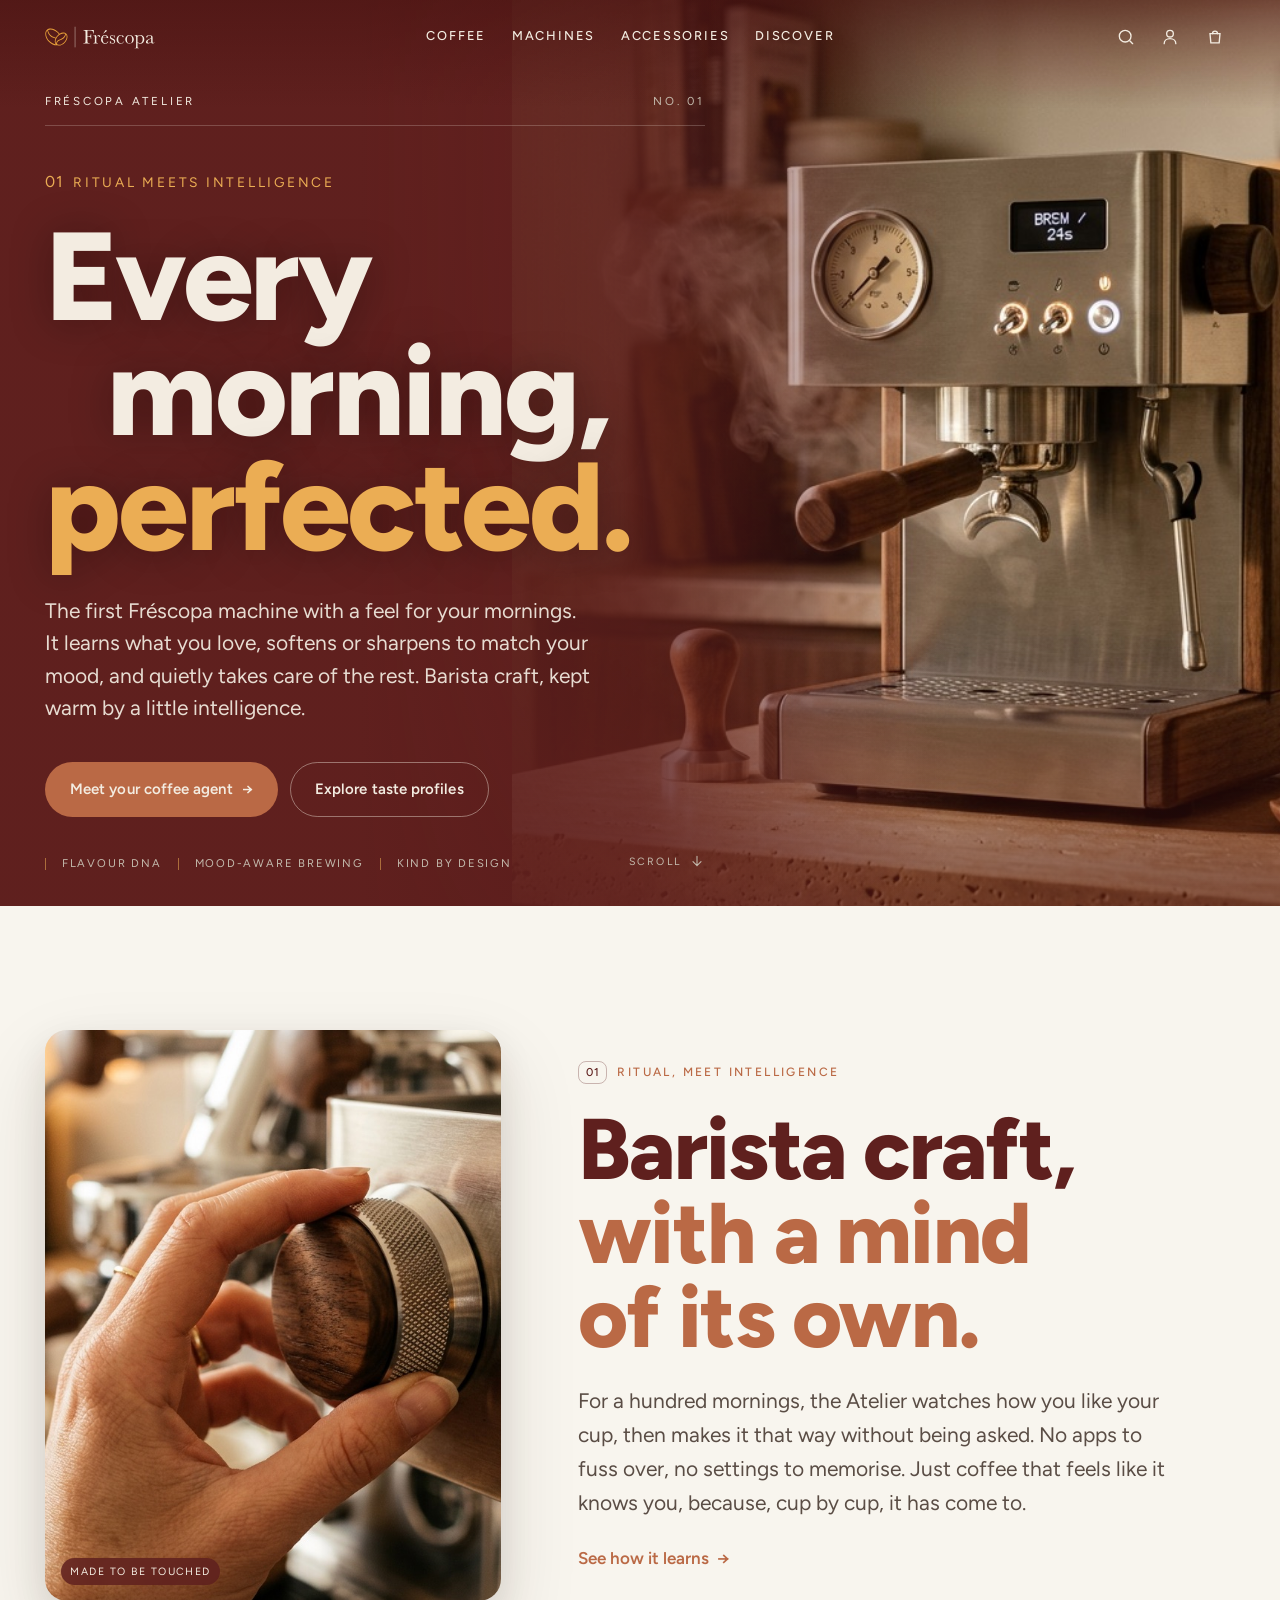
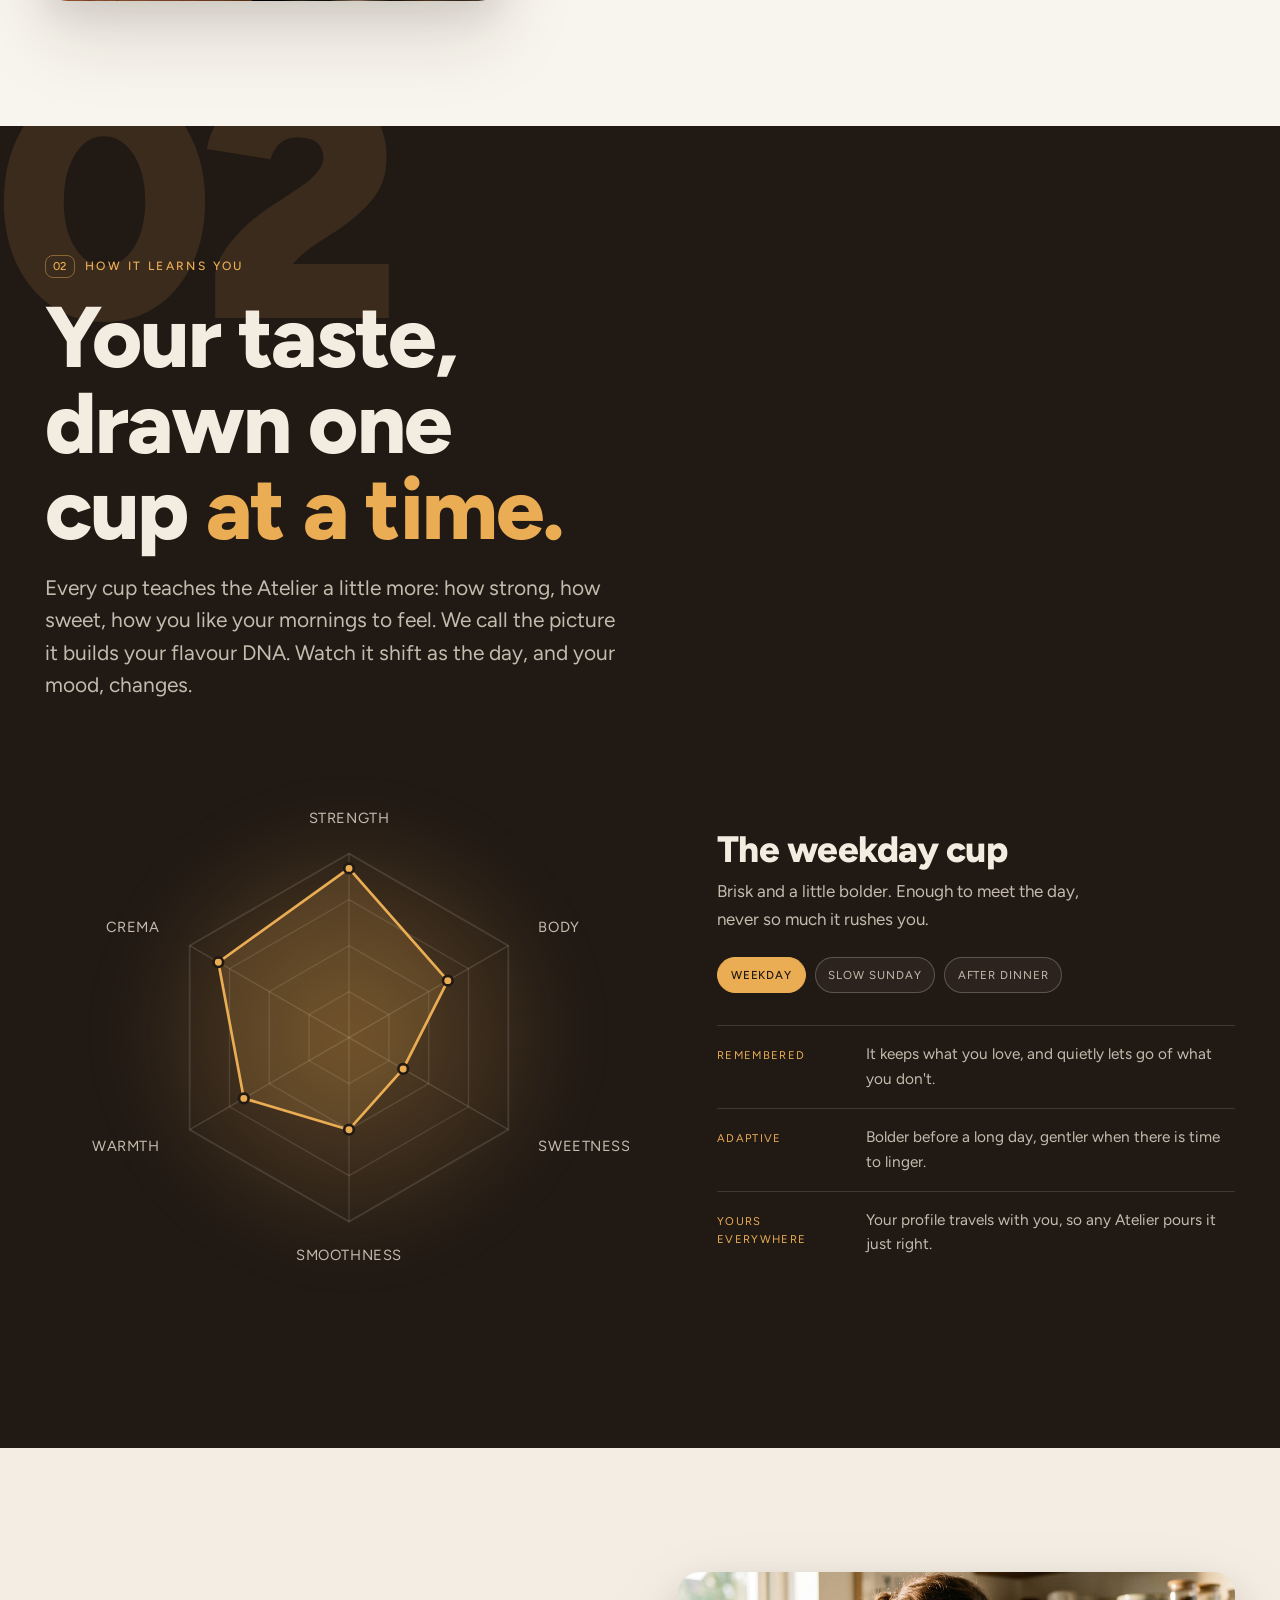
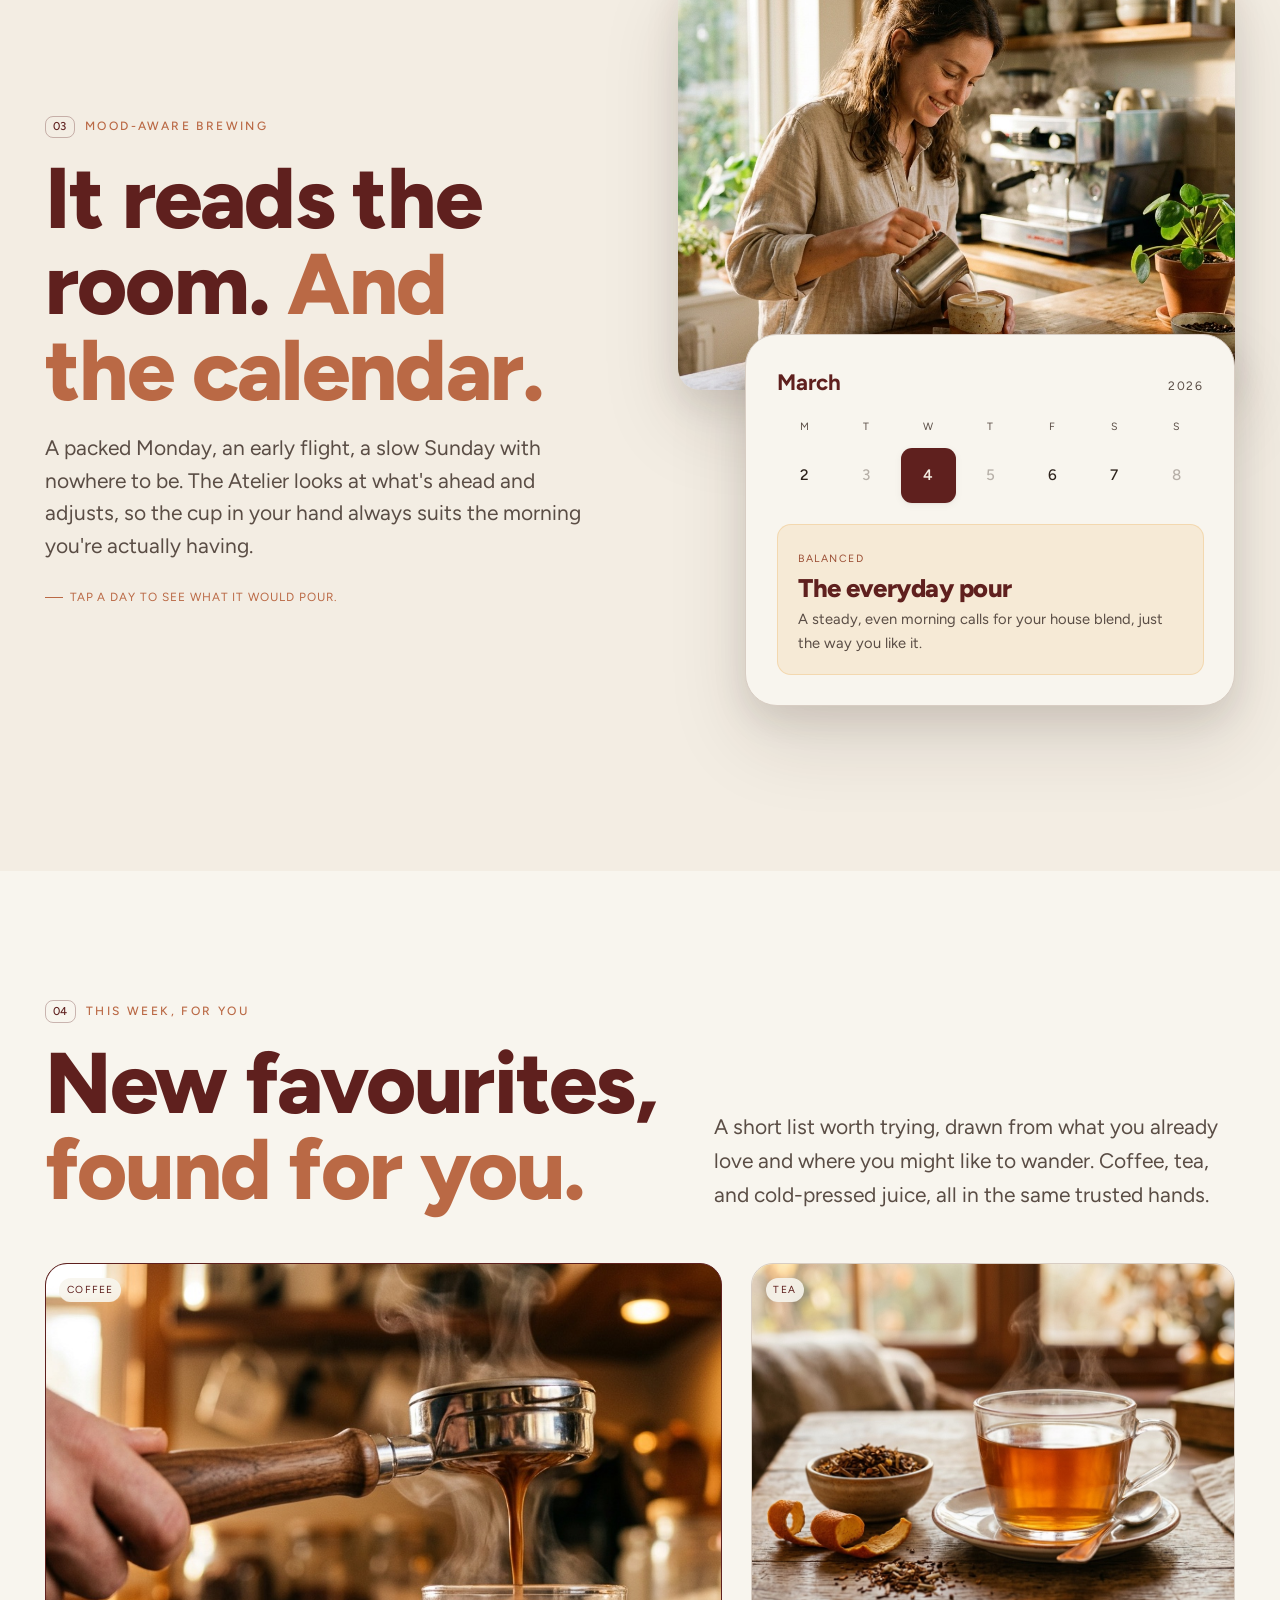
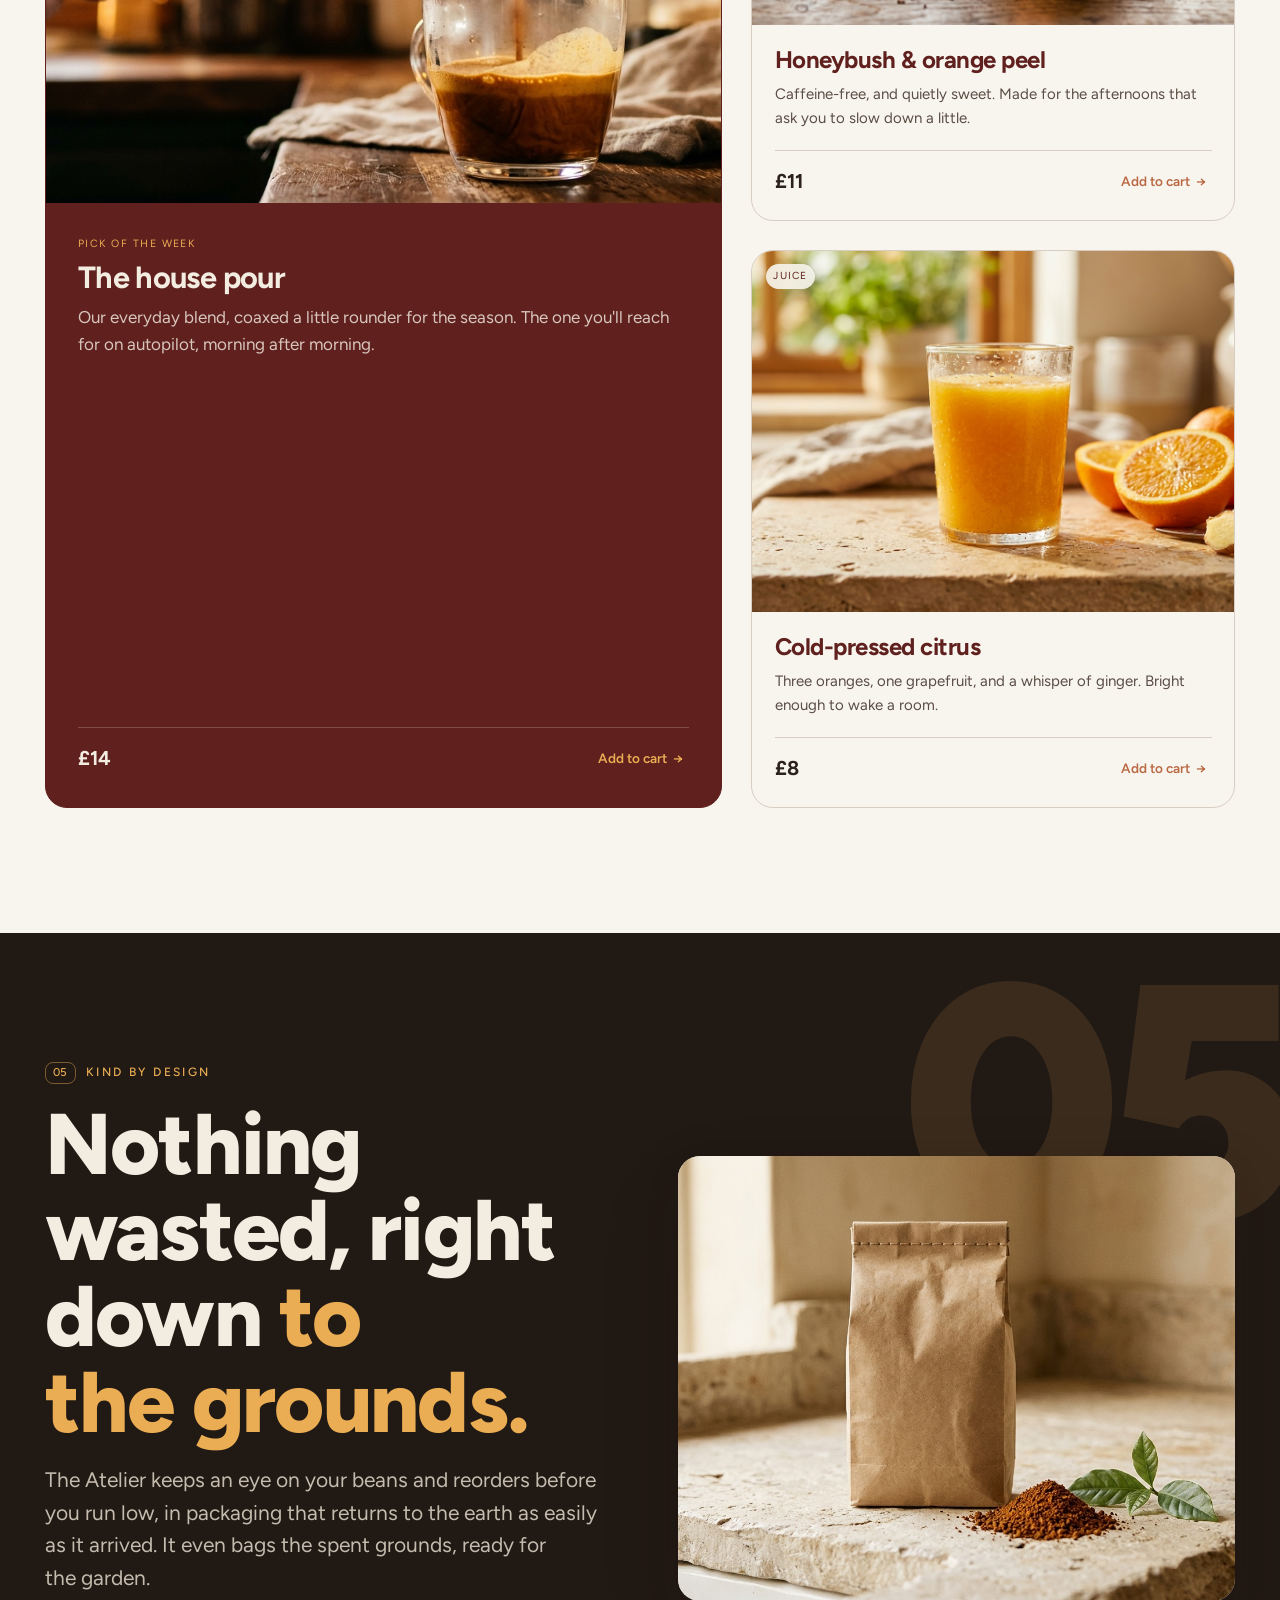
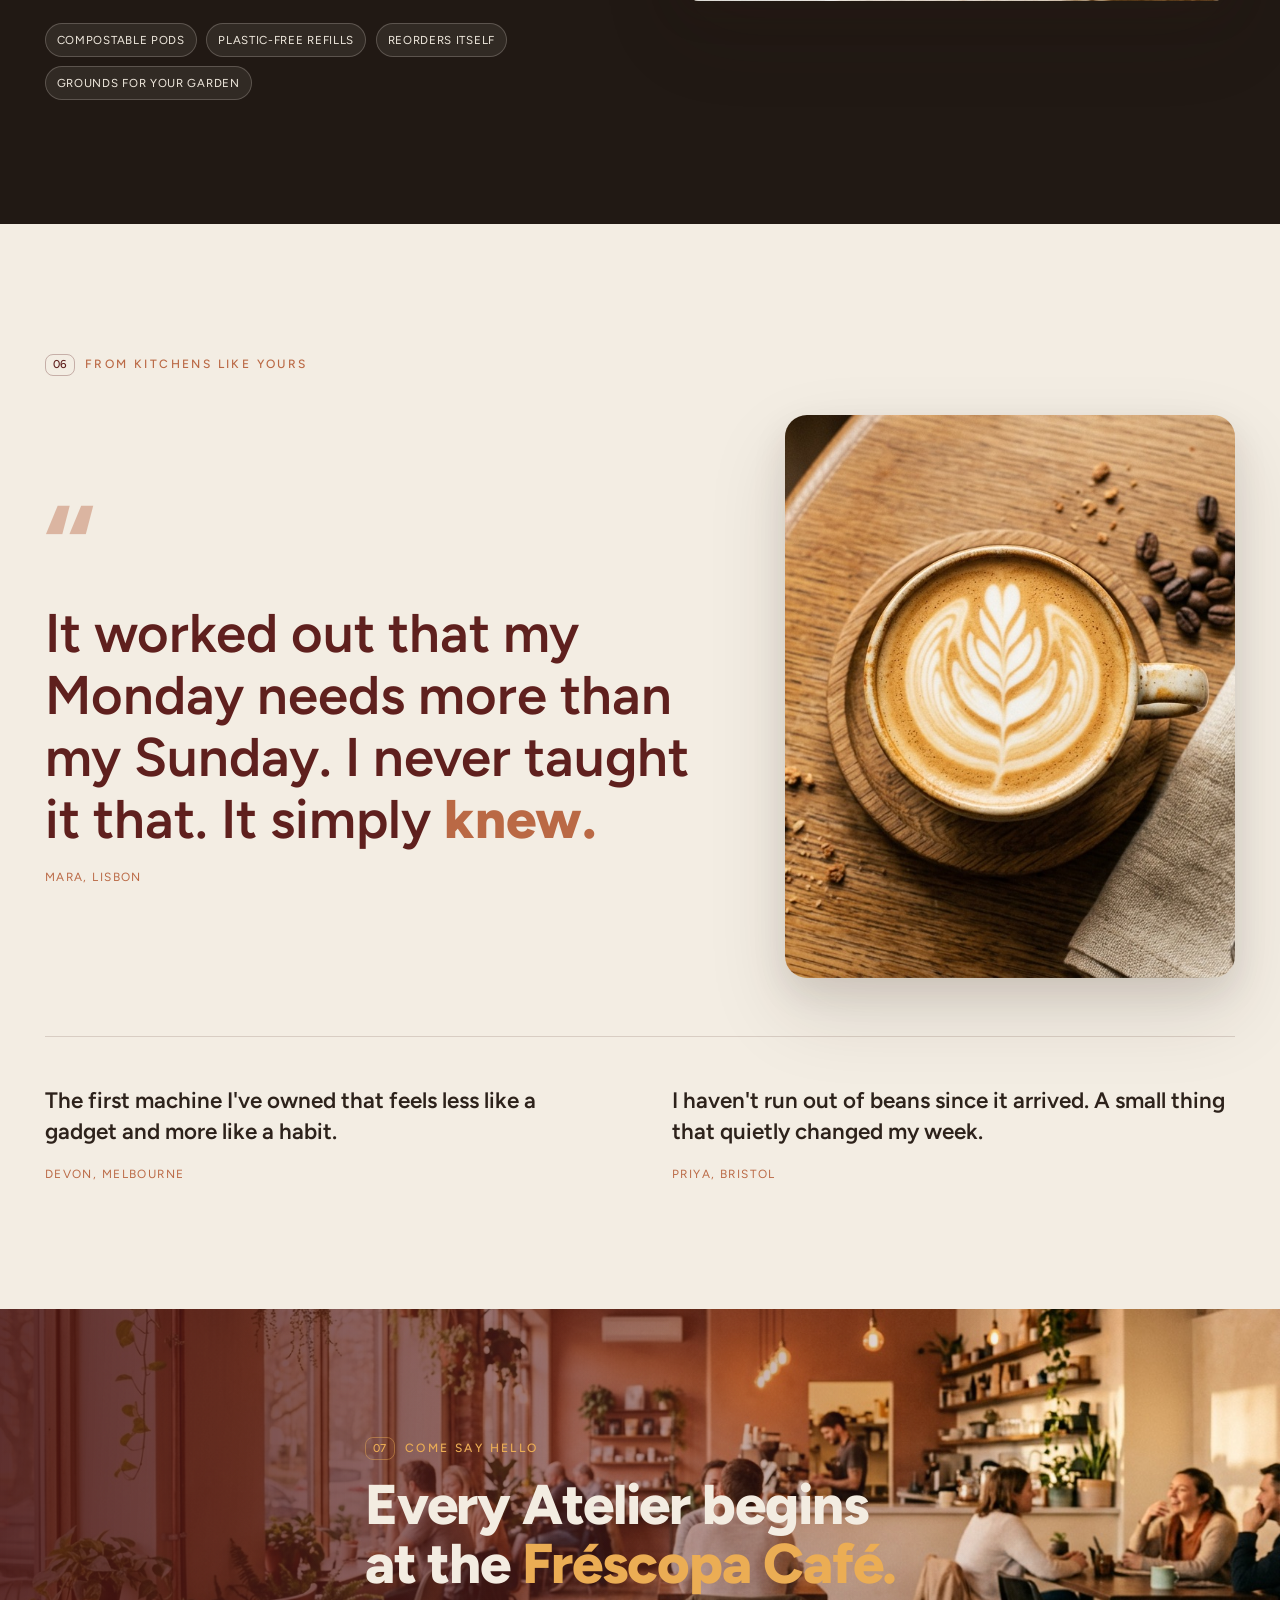
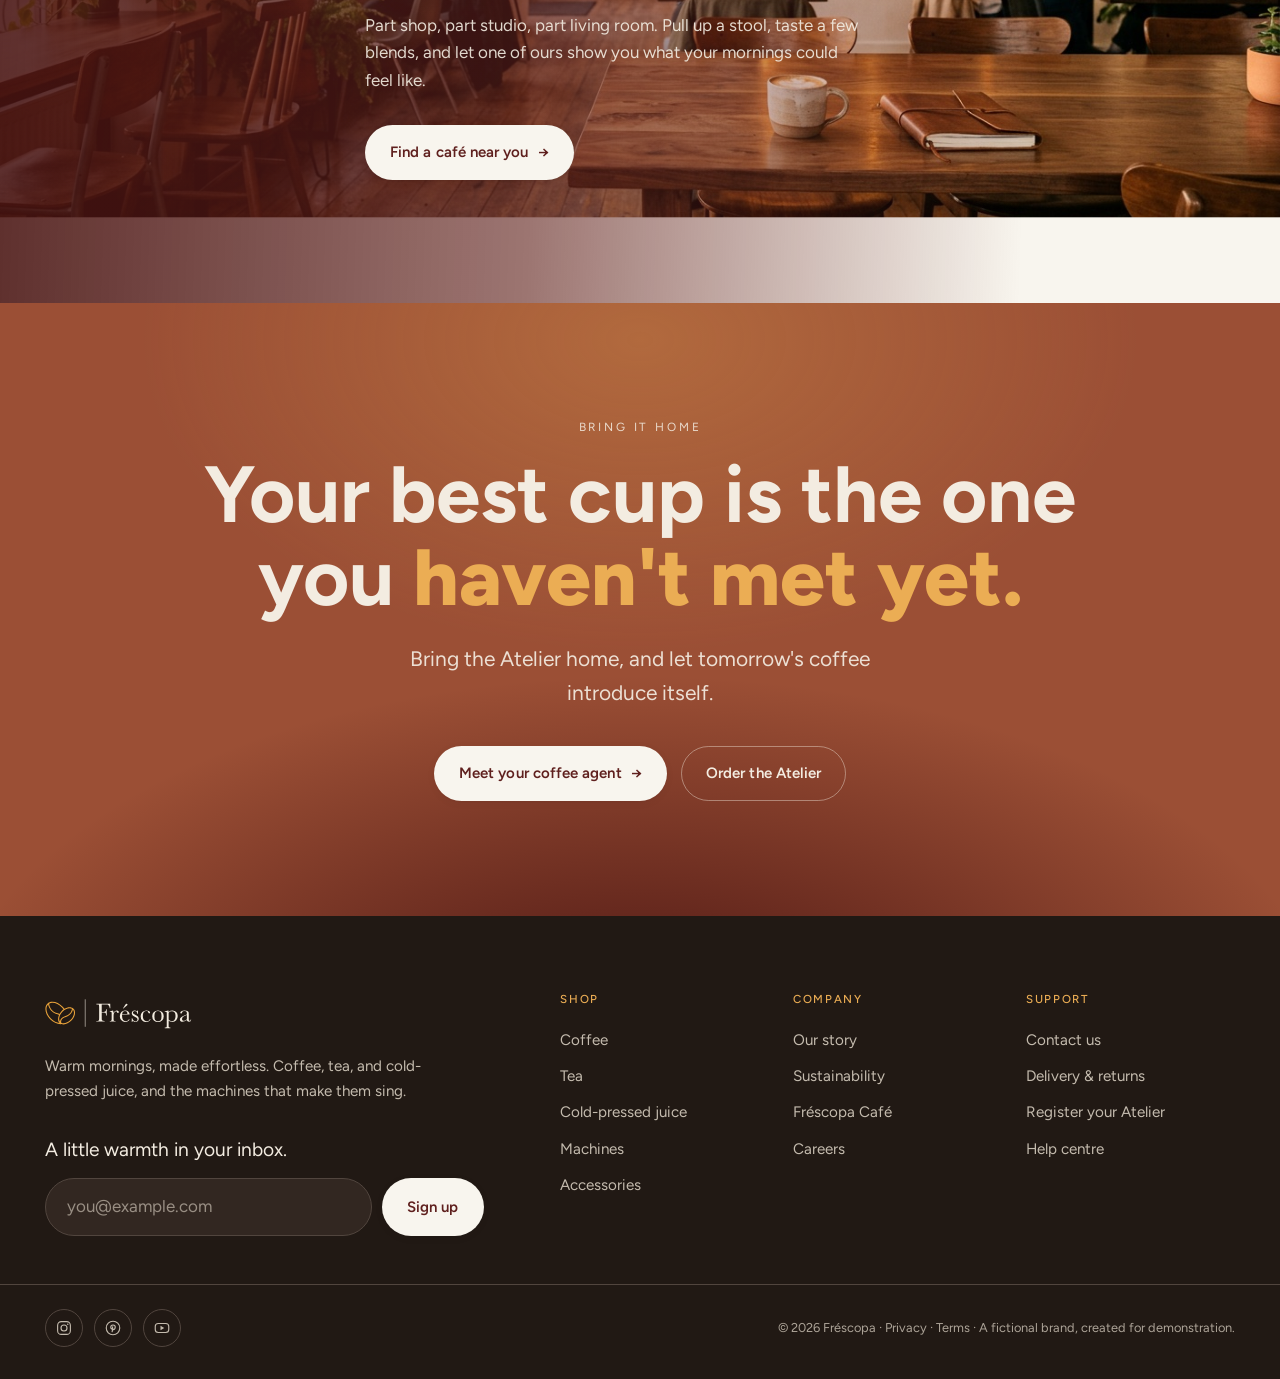
==== commit 77084dba: "Lock in type identity: Schibsted Grotesk for Atelier, Figtree for Craft & Current Replaces the Playf" ====
--- a/directions/03-craft-current/index.html
+++ b/directions/03-craft-current/index.html
@@ -8,7 +8,7 @@
   <link rel="icon" href="data:image/svg+xml,%3Csvg xmlns='http://www.w3.org/2000/svg' viewBox='0 0 32 32'%3E%3Crect width='32' height='32' rx='7' fill='%235b1c22'/%3E%3Cpath d='M11 9c4 0 8 3 8 8s-4 6-8 6' fill='none' stroke='%23eaa33a' stroke-width='3' stroke-linecap='round'/%3E%3C/svg%3E" />
   <link rel="preconnect" href="https://fonts.googleapis.com" />
   <link rel="preconnect" href="https://fonts.gstatic.com" crossorigin />
-  <link href="https://fonts.googleapis.com/css2?family=DM+Mono:ital,wght@0,400;0,500;1,400&family=DM+Sans:ital,opsz,wght@0,9..40,400;0,9..40,500;0,9..40,600;0,9..40,700;1,9..40,400&family=Playfair+Display:ital,wght@0,500;0,600;0,700;0,800;0,900;1,500;1,600&display=swap" rel="stylesheet" />
+  <link href="https://fonts.googleapis.com/css2?family=Figtree:wght@400;500;600;700;800;900&display=swap" rel="stylesheet" />
   <link rel="stylesheet" href="../../shared/tokens.css" />
   <link rel="stylesheet" href="./craft.css" />
   <script defer src="../../shared/flavor-dna.js"></script>
--- a/directions/03-craft-current/craft.css
+++ b/directions/03-craft-current/craft.css
@@ -9,7 +9,12 @@
 
 html { scroll-behavior: smooth; }
 .craft section[id] { scroll-margin-top: 84px; }
-.craft { background: var(--paper); }
+.craft {
+  --font-display: "Figtree", system-ui, sans-serif;
+  --font-body: "Figtree", system-ui, sans-serif;
+  --font-mono: "Figtree", system-ui, sans-serif;
+  background: var(--paper);
+}
 .craft main > section { position: relative; }
 
 /* Section rhythm — deliberate light / drenched alternation */
@@ -200,7 +205,7 @@
 }
 .craft .hero__title > * { display: block; }
 .craft .hero__title-2 { padding-left: 0.5em; }
-.craft .hero__title-3 { font-style: italic; font-weight: 600; color: var(--amber); }
+.craft .hero__title-3 { font-style: normal; font-weight: 800; color: var(--amber); }
 .craft .hero__lead {
   color: var(--cream); opacity: 0.92; font-size: var(--fs-body-lg);
   max-width: 42ch; margin-top: clamp(1.2rem, 2.5vw, 1.9rem); line-height: 1.55;
@@ -245,7 +250,7 @@
   font-family: var(--font-display); font-size: var(--fs-h1); font-weight: 800;
   line-height: 0.98; letter-spacing: -0.02em; color: var(--burgundy); margin-top: 1.4rem;
 }
-.craft .intro__statement em { font-style: italic; font-weight: 600; color: var(--terracotta); }
+.craft .intro__statement em { font-style: normal; font-weight: 800; color: var(--terracotta); }
 .craft .intro__body { color: var(--ink-soft); font-size: var(--fs-body-lg); max-width: 46ch; margin-top: 1.5rem; }
 .craft .intro__copy .link { margin-top: 1.6rem; }
 
@@ -257,7 +262,7 @@
   color: var(--cream); font-family: var(--font-display); font-size: var(--fs-h1);
   line-height: 1; letter-spacing: -0.02em; margin-top: 1rem;
 }
-.craft .learn__title em { font-style: italic; font-weight: 600; color: var(--amber); }
+.craft .learn__title em { font-style: normal; font-weight: 800; color: var(--amber); }
 
 .craft .dna {
   --dna-grid: color-mix(in oklch, var(--cream) 12%, transparent);
@@ -307,7 +312,7 @@
    ============================================================ */
 .craft .mood__grid { display: grid; grid-template-columns: 1fr 1fr; gap: clamp(2rem, 6vw, 5rem); align-items: center; }
 .craft .mood__title { font-family: var(--font-display); font-size: var(--fs-h1); color: var(--burgundy); line-height: 1; letter-spacing: -0.02em; margin-top: 1rem; }
-.craft .mood__title em { font-style: italic; font-weight: 600; color: var(--terracotta); }
+.craft .mood__title em { font-style: normal; font-weight: 800; color: var(--terracotta); }
 .craft .mood__hint {
   display: inline-flex; align-items: center; gap: 0.6em; margin-top: 1.6rem;
   font-family: var(--font-mono); font-size: 0.74rem; letter-spacing: 0.08em;
@@ -350,7 +355,7 @@
   margin-bottom: clamp(2.2rem, 4vw, 3.2rem);
 }
 .craft .feed__title { font-family: var(--font-display); font-size: var(--fs-h1); color: var(--burgundy); line-height: 1; letter-spacing: -0.02em; margin-top: 1rem; }
-.craft .feed__title em { font-style: italic; font-weight: 600; color: var(--terracotta); }
+.craft .feed__title em { font-style: normal; font-weight: 800; color: var(--terracotta); }
 .craft .feed__intro { color: var(--ink-soft); font-size: var(--fs-body-lg); max-width: 42ch; }
 
 .craft .feed__grid { display: grid; grid-template-columns: 1.4fr 1fr; gap: clamp(1.2rem, 2.4vw, 1.8rem); }
@@ -396,7 +401,7 @@
    ============================================================ */
 .craft .sustain__grid { display: grid; grid-template-columns: 1fr 1fr; gap: clamp(2rem, 6vw, 5rem); align-items: center; }
 .craft .sustain__title { color: var(--cream); font-family: var(--font-display); font-size: var(--fs-h1); line-height: 1; letter-spacing: -0.02em; margin-top: 1rem; }
-.craft .sustain__title em { font-style: italic; font-weight: 600; color: var(--amber); }
+.craft .sustain__title em { font-style: normal; font-weight: 800; color: var(--amber); }
 .craft .sustain .frame { aspect-ratio: 5 / 4; }
 .craft .chips { list-style: none; padding: 0; margin: 1.8rem 0 0; display: flex; flex-wrap: wrap; gap: 0.6rem; }
 .craft .chips li {
@@ -417,11 +422,11 @@
   color: color-mix(in oklch, var(--terracotta) 42%, transparent);
 }
 .craft .voices__lead p { font-family: var(--font-display); font-weight: 600; font-size: clamp(1.9rem, 1.2rem + 2.8vw, 3.4rem); line-height: 1.14; color: var(--burgundy); }
-.craft .voices__lead em { font-style: italic; color: var(--terracotta); }
+.craft .voices__lead em { font-style: normal; font-weight: 800; color: var(--terracotta); }
 .craft .voices__lead cite, .craft .voices__item cite { display: block; margin-top: 1.1rem; font-family: var(--font-mono); font-size: 0.74rem; letter-spacing: 0.12em; text-transform: uppercase; color: var(--terracotta); font-style: normal; }
 .craft .voices__figure { aspect-ratio: 4 / 5; }
 .craft .voices__more { display: grid; grid-template-columns: 1fr 1fr; gap: clamp(2rem, 5vw, 4rem); margin-top: clamp(2.4rem, 5vw, 3.6rem); padding-top: clamp(2rem, 4vw, 3rem); border-top: 1px solid var(--line); }
-.craft .voices__item p { font-family: var(--font-display); font-style: italic; font-weight: 500; font-size: 1.4rem; line-height: 1.4; color: var(--ink); }
+.craft .voices__item p { font-family: var(--font-display); font-style: normal; font-weight: 600; font-size: 1.4rem; line-height: 1.4; color: var(--ink); }
 
 /* ============================================================
    07 · Café band
@@ -437,7 +442,7 @@
 }
 .craft .cafe__inner { position: relative; z-index: 1; max-width: 640px; color: var(--cream); padding-block: clamp(3.5rem, 7vw, 5.5rem); }
 .craft .cafe__title { color: var(--cream); font-family: var(--font-display); font-size: var(--fs-h2); line-height: 1.05; margin-top: 1rem; }
-.craft .cafe__title em { font-style: italic; font-weight: 600; color: var(--amber); }
+.craft .cafe__title em { font-style: normal; font-weight: 800; color: var(--amber); }
 .craft .cafe__body { color: color-mix(in oklch, var(--cream) 90%, transparent); margin: 1.1rem 0 1.9rem; max-width: 46ch; }
 
 /* ============================================================
@@ -452,7 +457,7 @@
 }
 .craft .cta__eyebrow { font-family: var(--font-mono); font-size: 0.74rem; letter-spacing: 0.24em; text-transform: uppercase; color: color-mix(in oklch, var(--cream) 88%, transparent); }
 .craft .cta__promise { font-family: var(--font-display); font-weight: 700; font-size: clamp(2.4rem, 1.3rem + 4.6vw, 5rem); line-height: 1.04; color: var(--cream); max-width: 18ch; margin: 1rem auto 0; }
-.craft .cta__promise em { font-style: italic; color: var(--amber); }
+.craft .cta__promise em { font-style: normal; font-weight: 800; color: var(--amber); }
 .craft .cta__sub { color: color-mix(in oklch, var(--cream) 92%, transparent); font-size: var(--fs-body-lg); margin: 1.4rem auto 2.3rem; max-width: 42ch; }
 .craft .cta__actions { display: flex; gap: 0.9rem; justify-content: center; flex-wrap: wrap; }
 
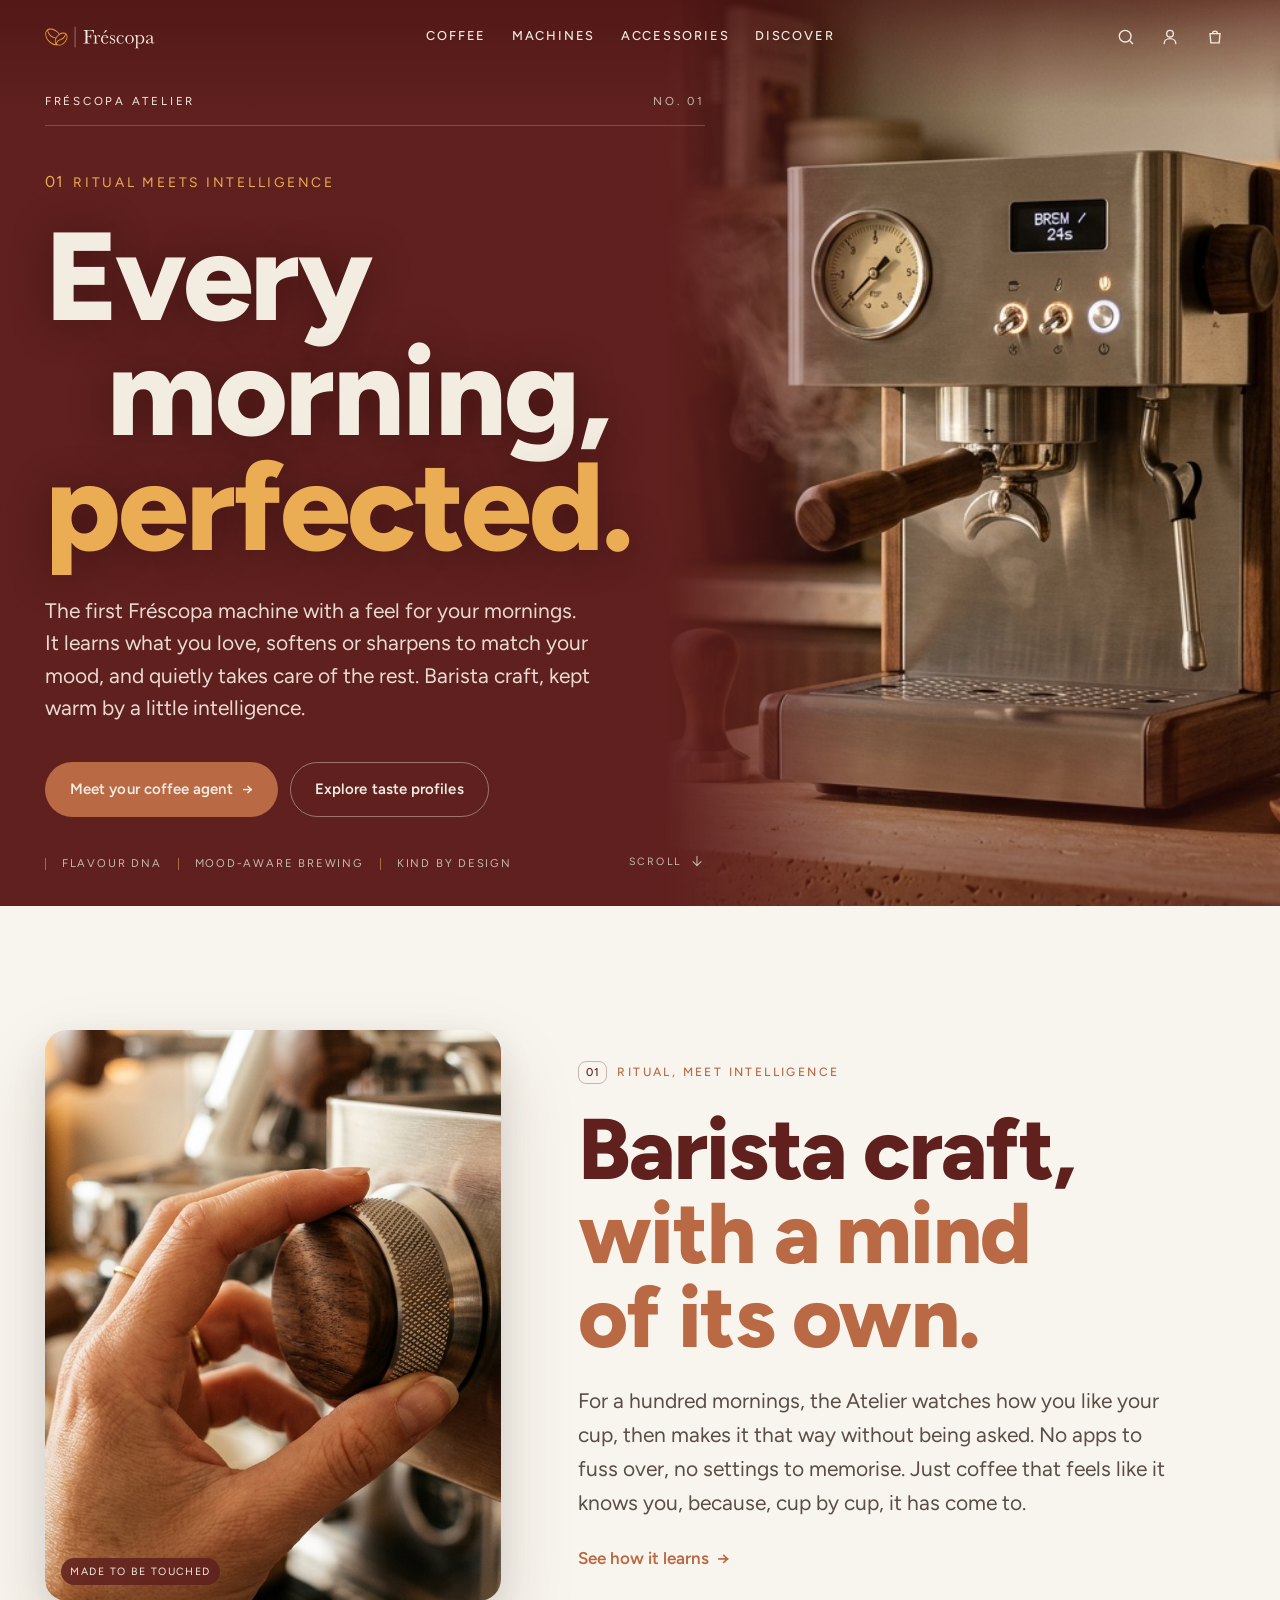
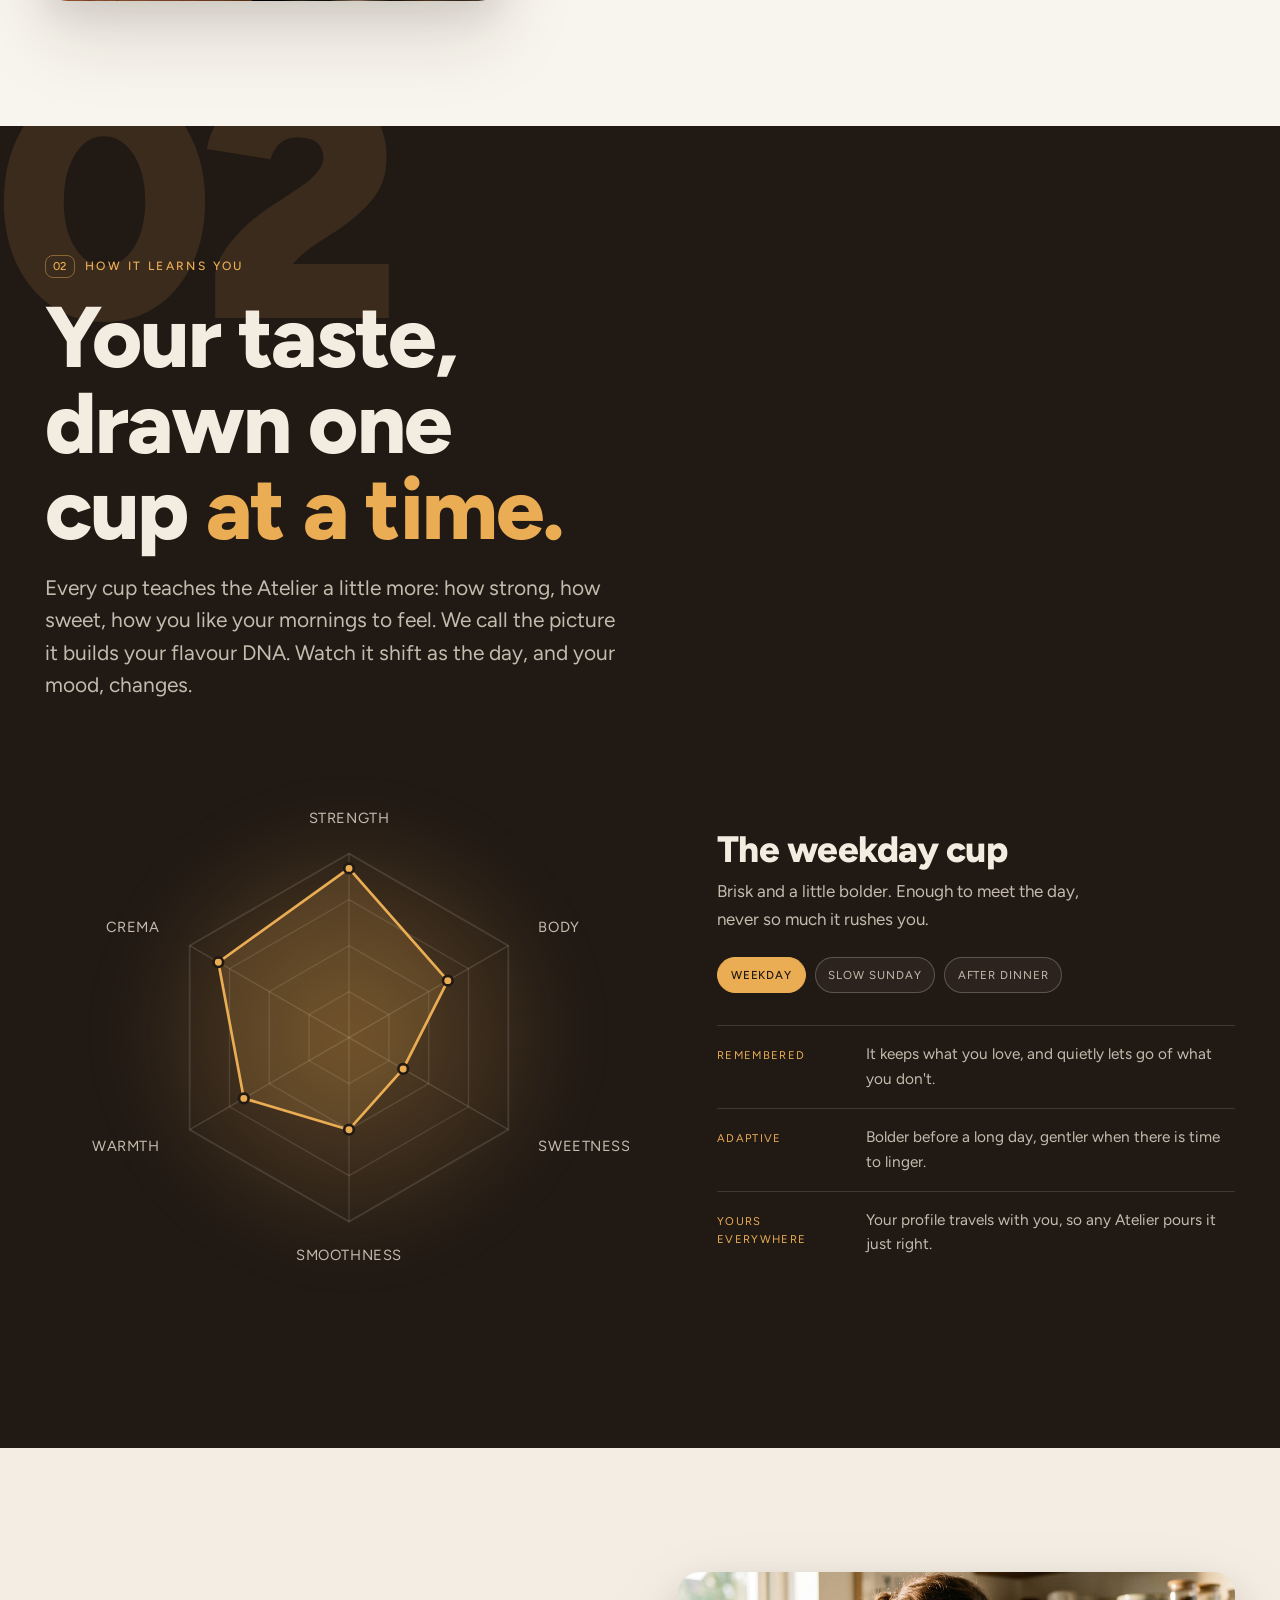
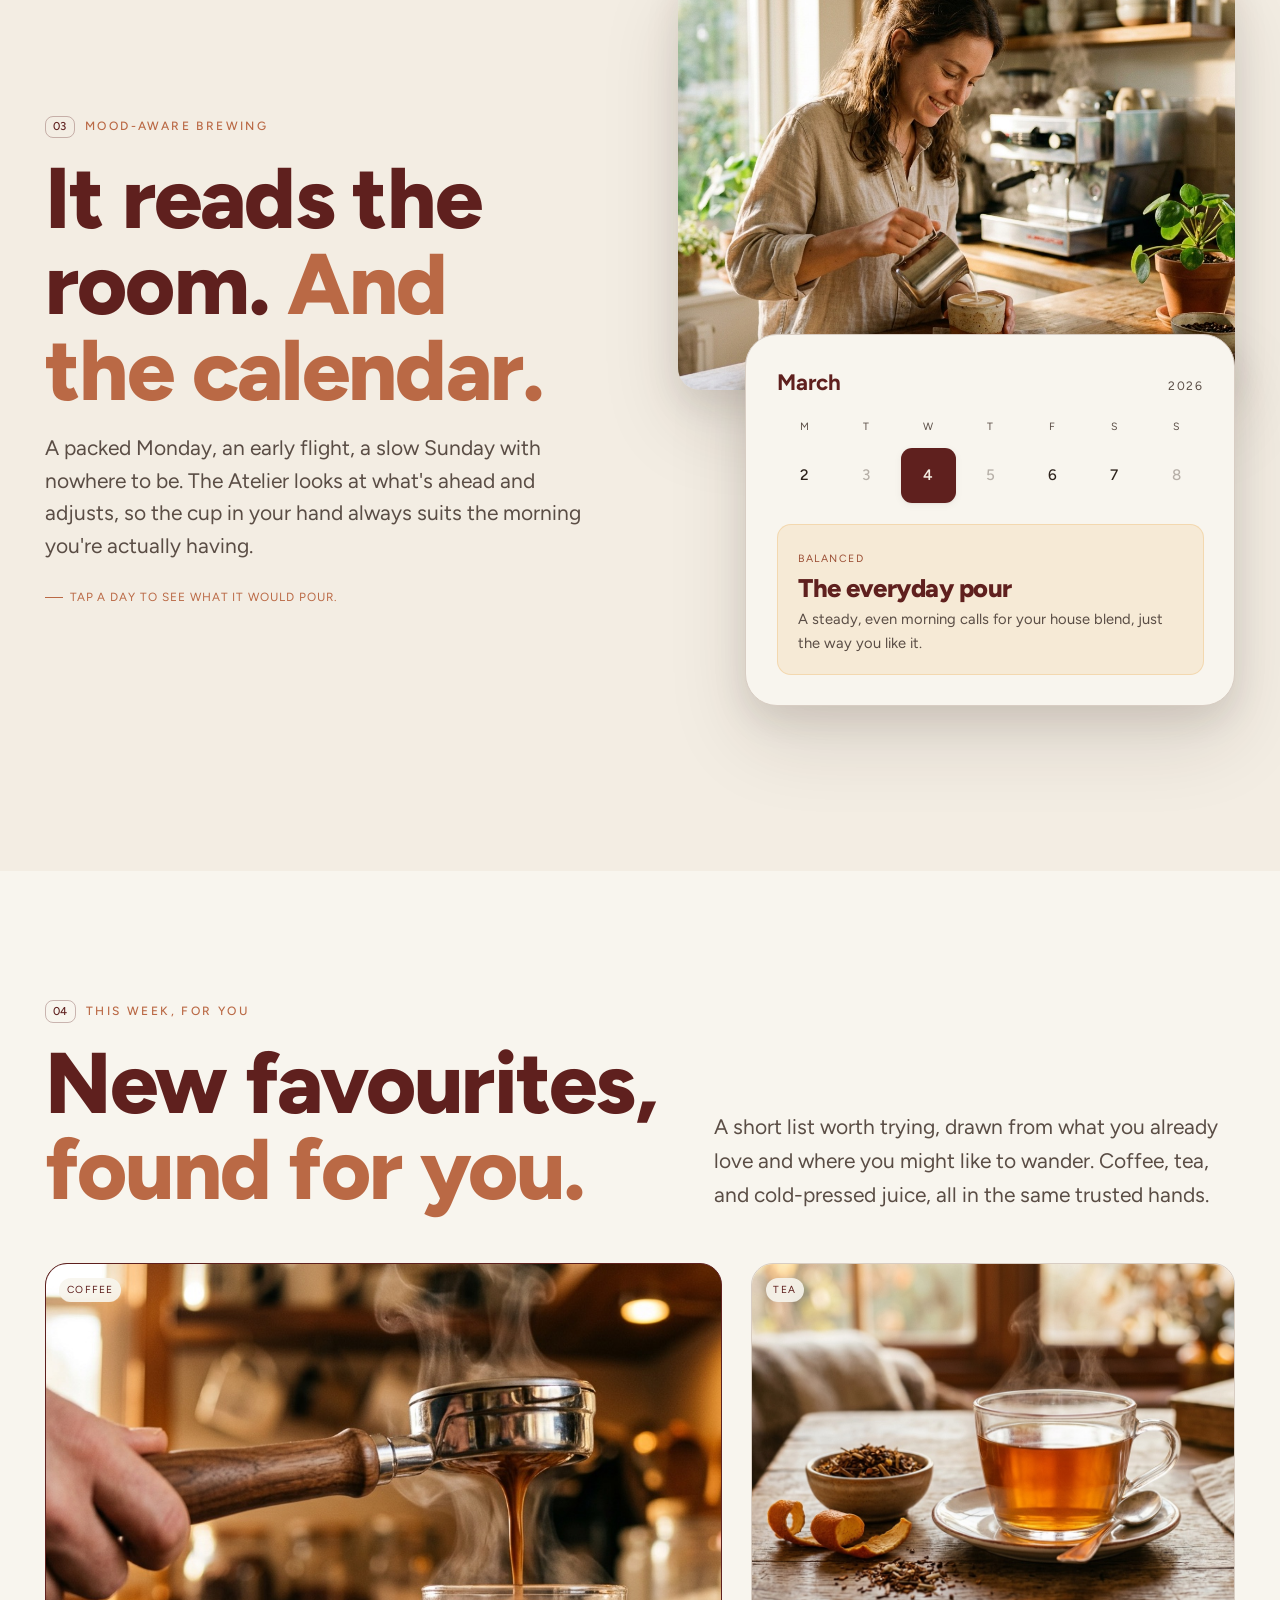
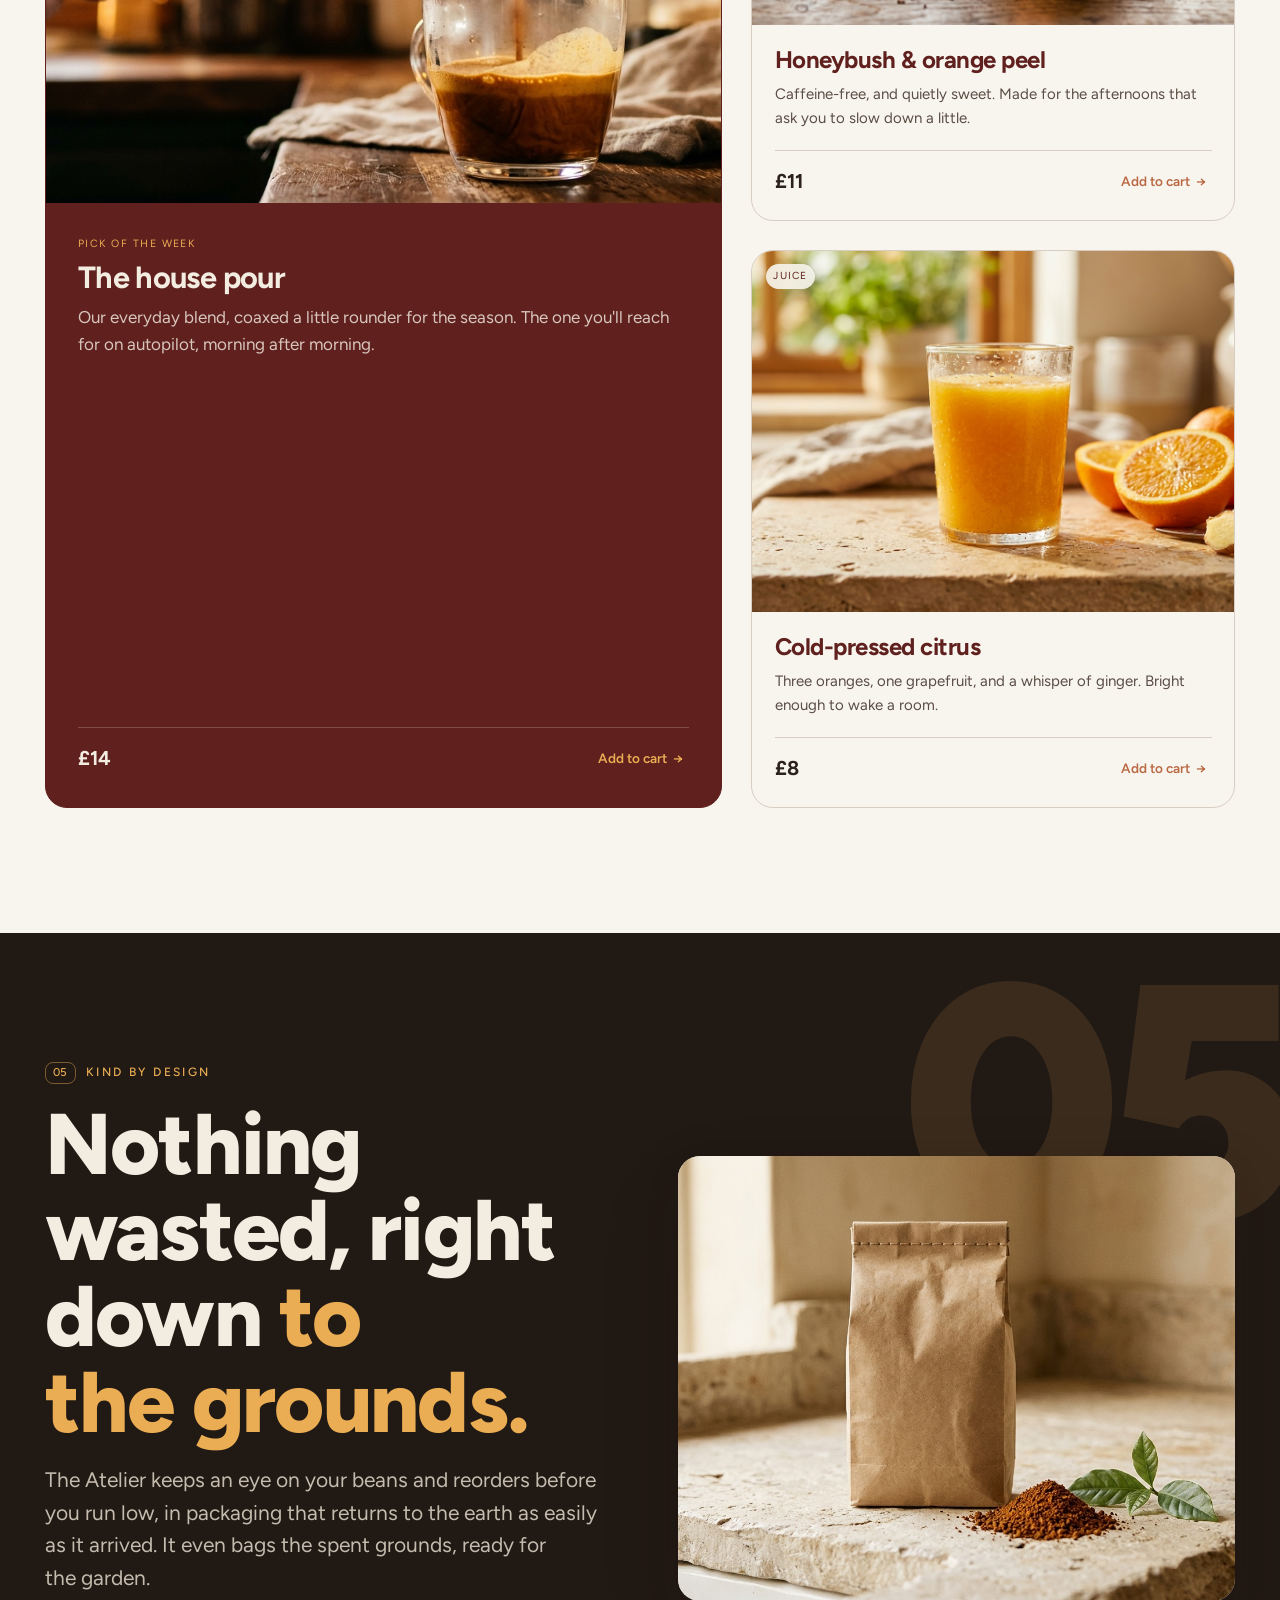
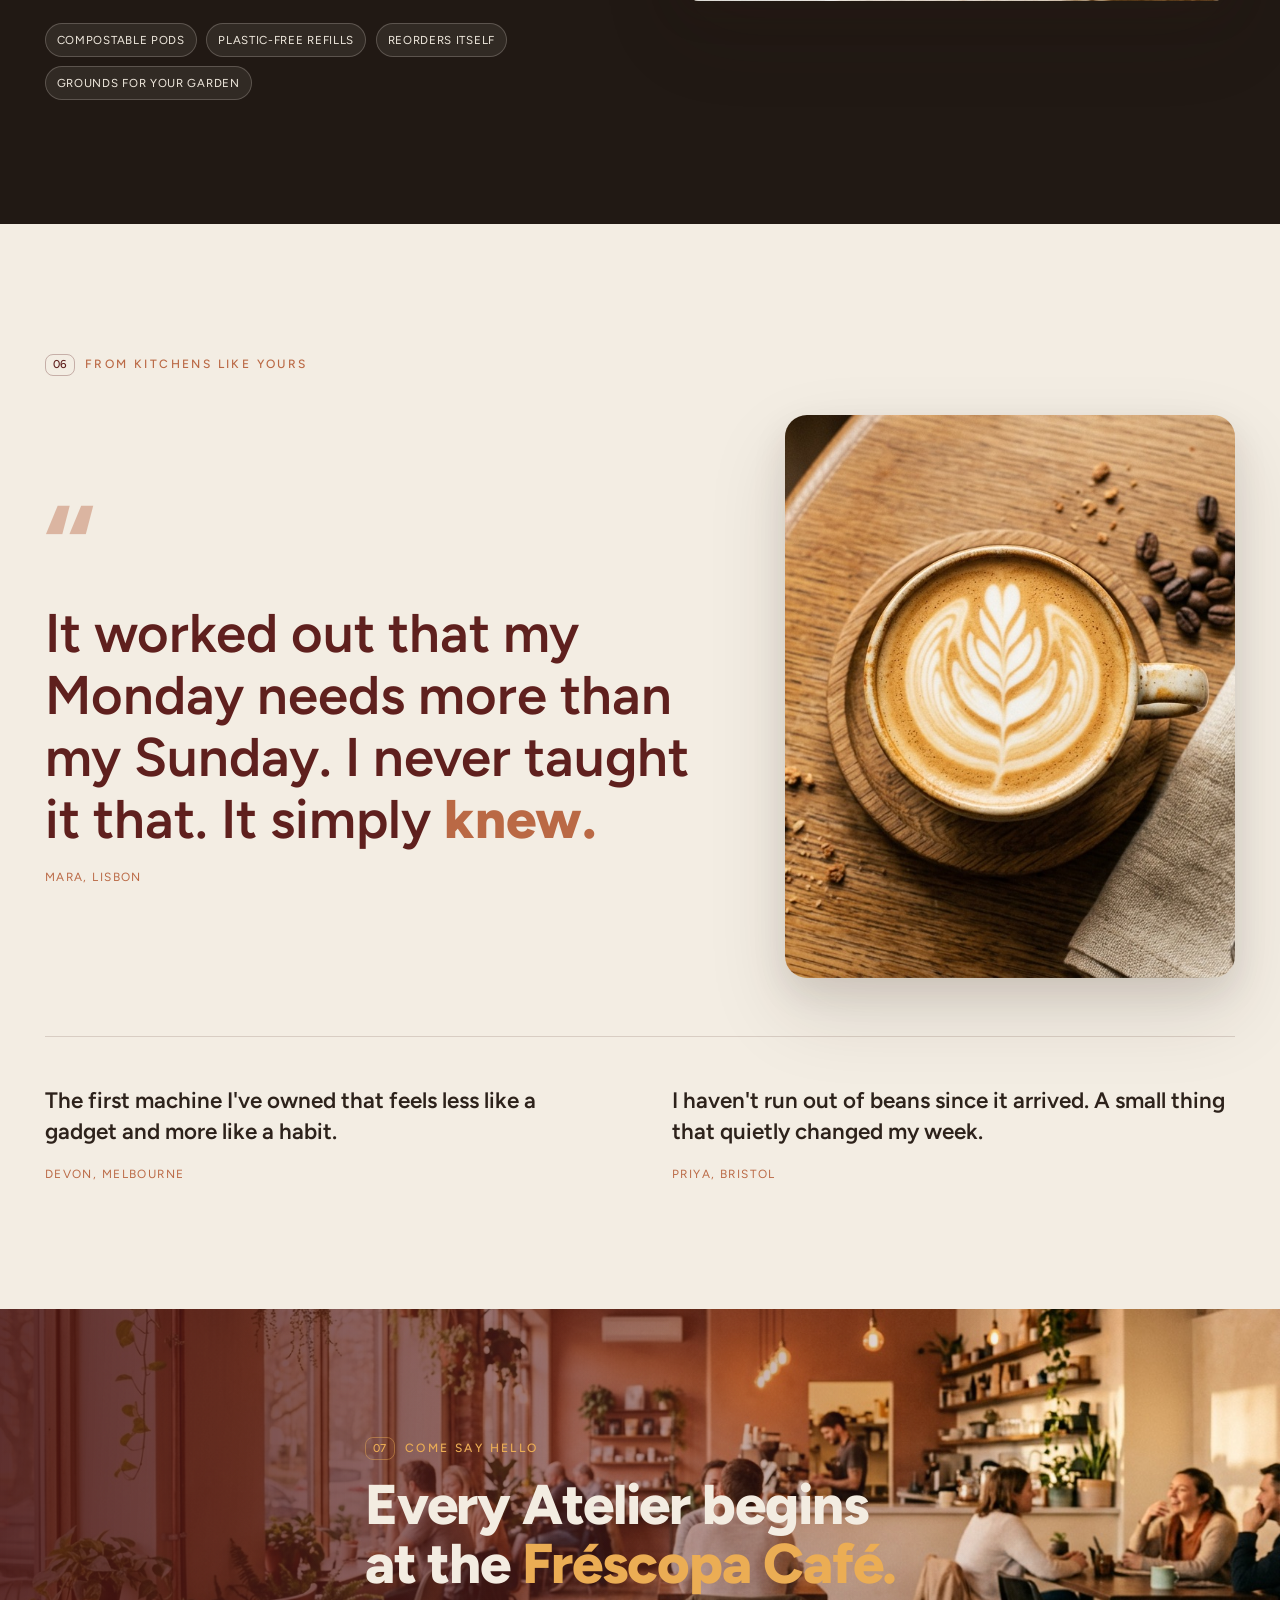
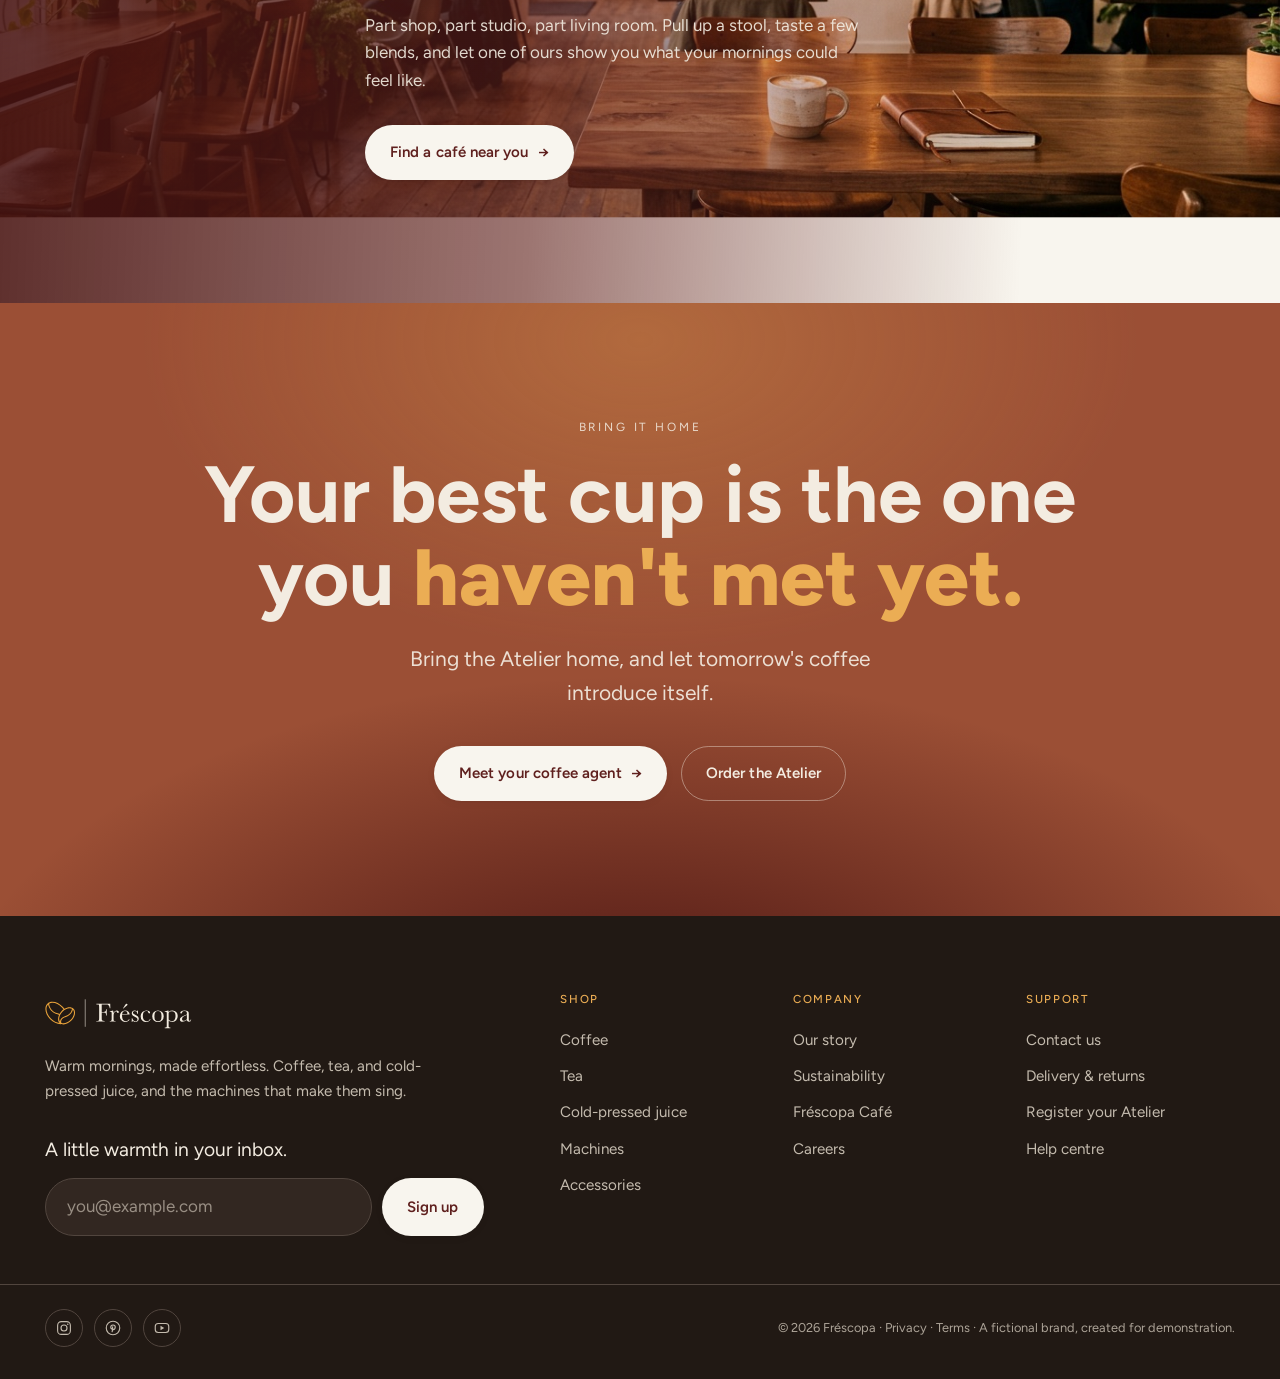
==== commit b79d2f9d: "Enable calendar autocycle demo in Craft & Current The DNA radar already had data-autocycle in this d" ====
--- a/directions/03-craft-current/index.html
+++ b/directions/03-craft-current/index.html
@@ -168,7 +168,7 @@
             <img src="../../assets/images/ritual-lifestyle.jpg" alt="A slow morning at the kitchen table, two hands wrapped around a warm cup." width="1408" height="768" loading="lazy" />
           </figure>
 
-          <div class="cal-card" data-calendar>
+          <div class="cal-card" data-calendar data-autocycle>
             <div class="cal">
               <div class="cal__head">
                 <span class="cal__month">March</span>
--- a/directions/03-craft-current/craft.css
+++ b/directions/03-craft-current/craft.css
@@ -165,9 +165,8 @@
   position: absolute; z-index: 2; inset: 0; pointer-events: none;
   background:
     linear-gradient(180deg, color-mix(in oklch, var(--burgundy-deep) 55%, transparent), transparent 12%),
-    linear-gradient(90deg, var(--burgundy) 0%, var(--burgundy) 28%,
-      color-mix(in oklch, var(--burgundy) 80%, transparent) 50%,
-      color-mix(in oklch, var(--burgundy) 26%, transparent) 66%, transparent 74%),
+    linear-gradient(90deg, var(--burgundy) 0%, var(--burgundy) 52%,
+      color-mix(in oklch, var(--burgundy) 55%, transparent) 60%, transparent 68%),
     linear-gradient(0deg, color-mix(in oklch, var(--burgundy-deep) 62%, transparent), transparent 30%);
 }
 .craft .hero__inner {
